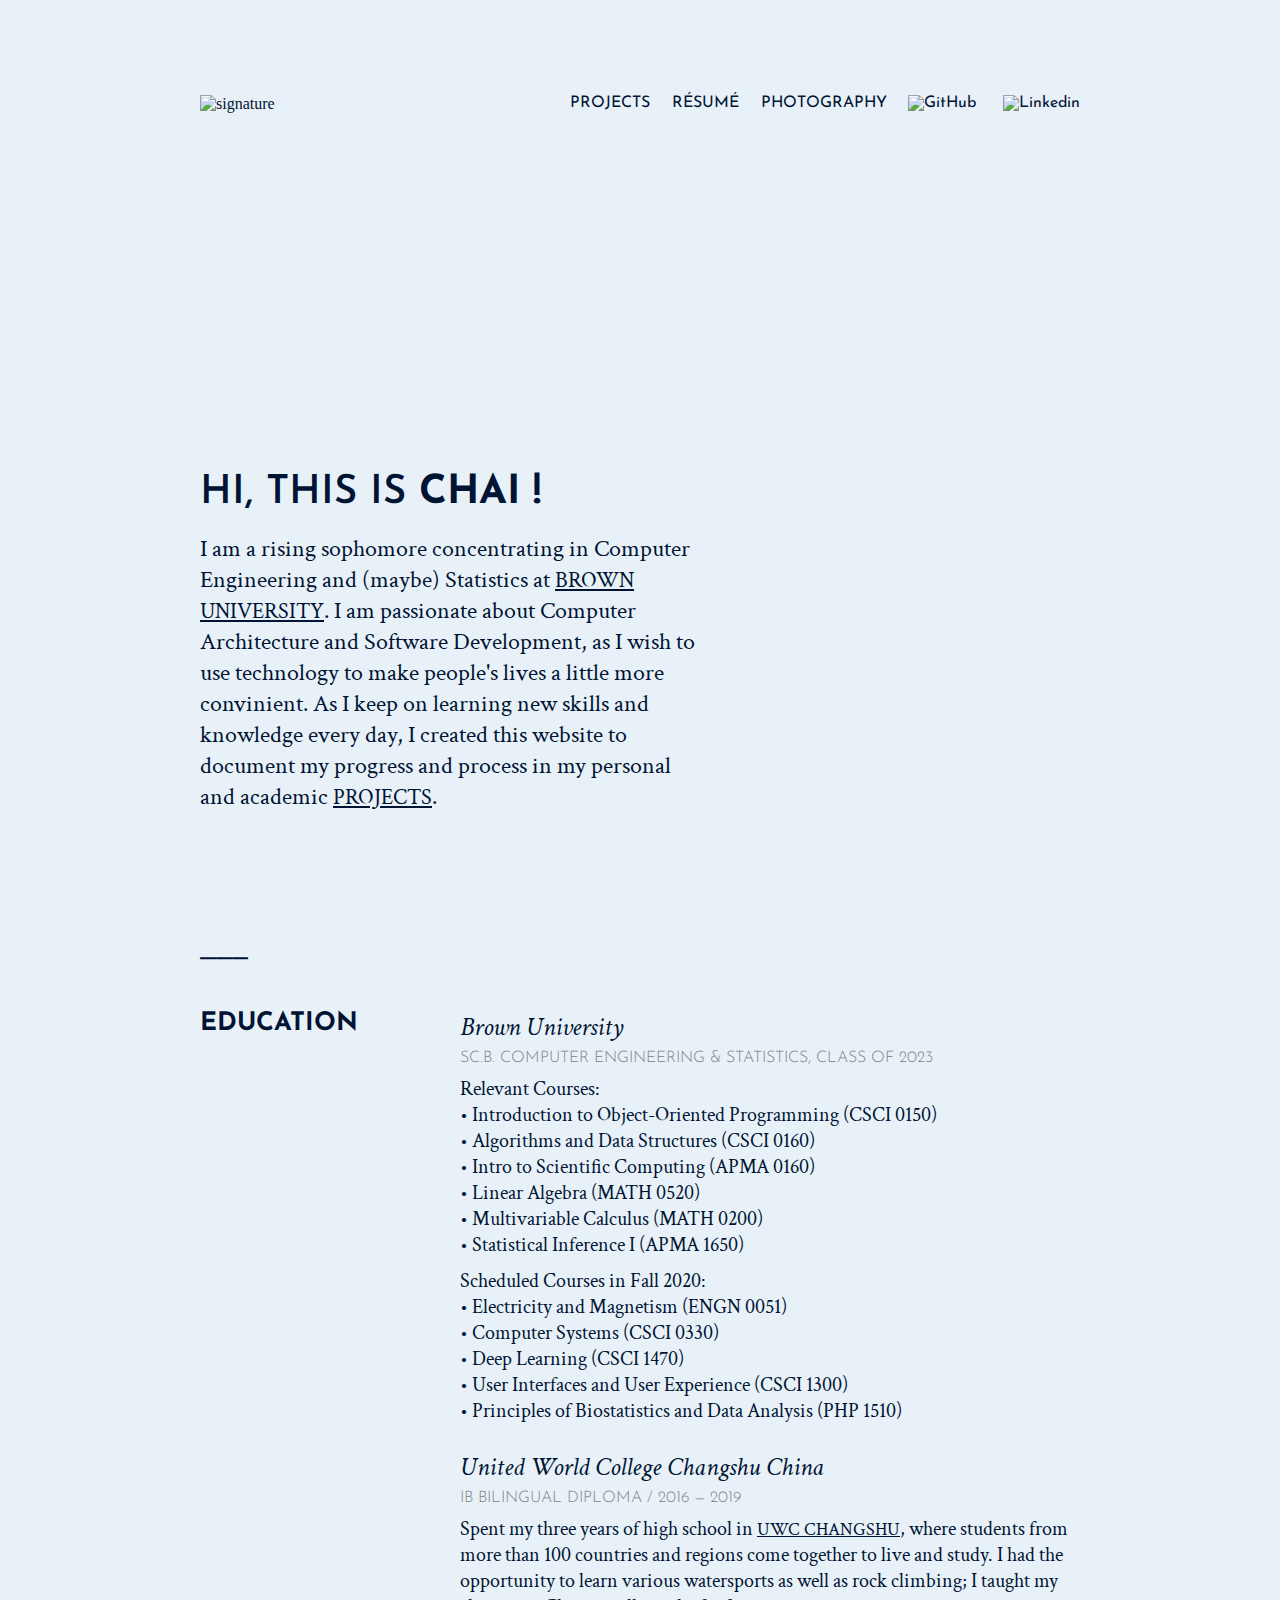
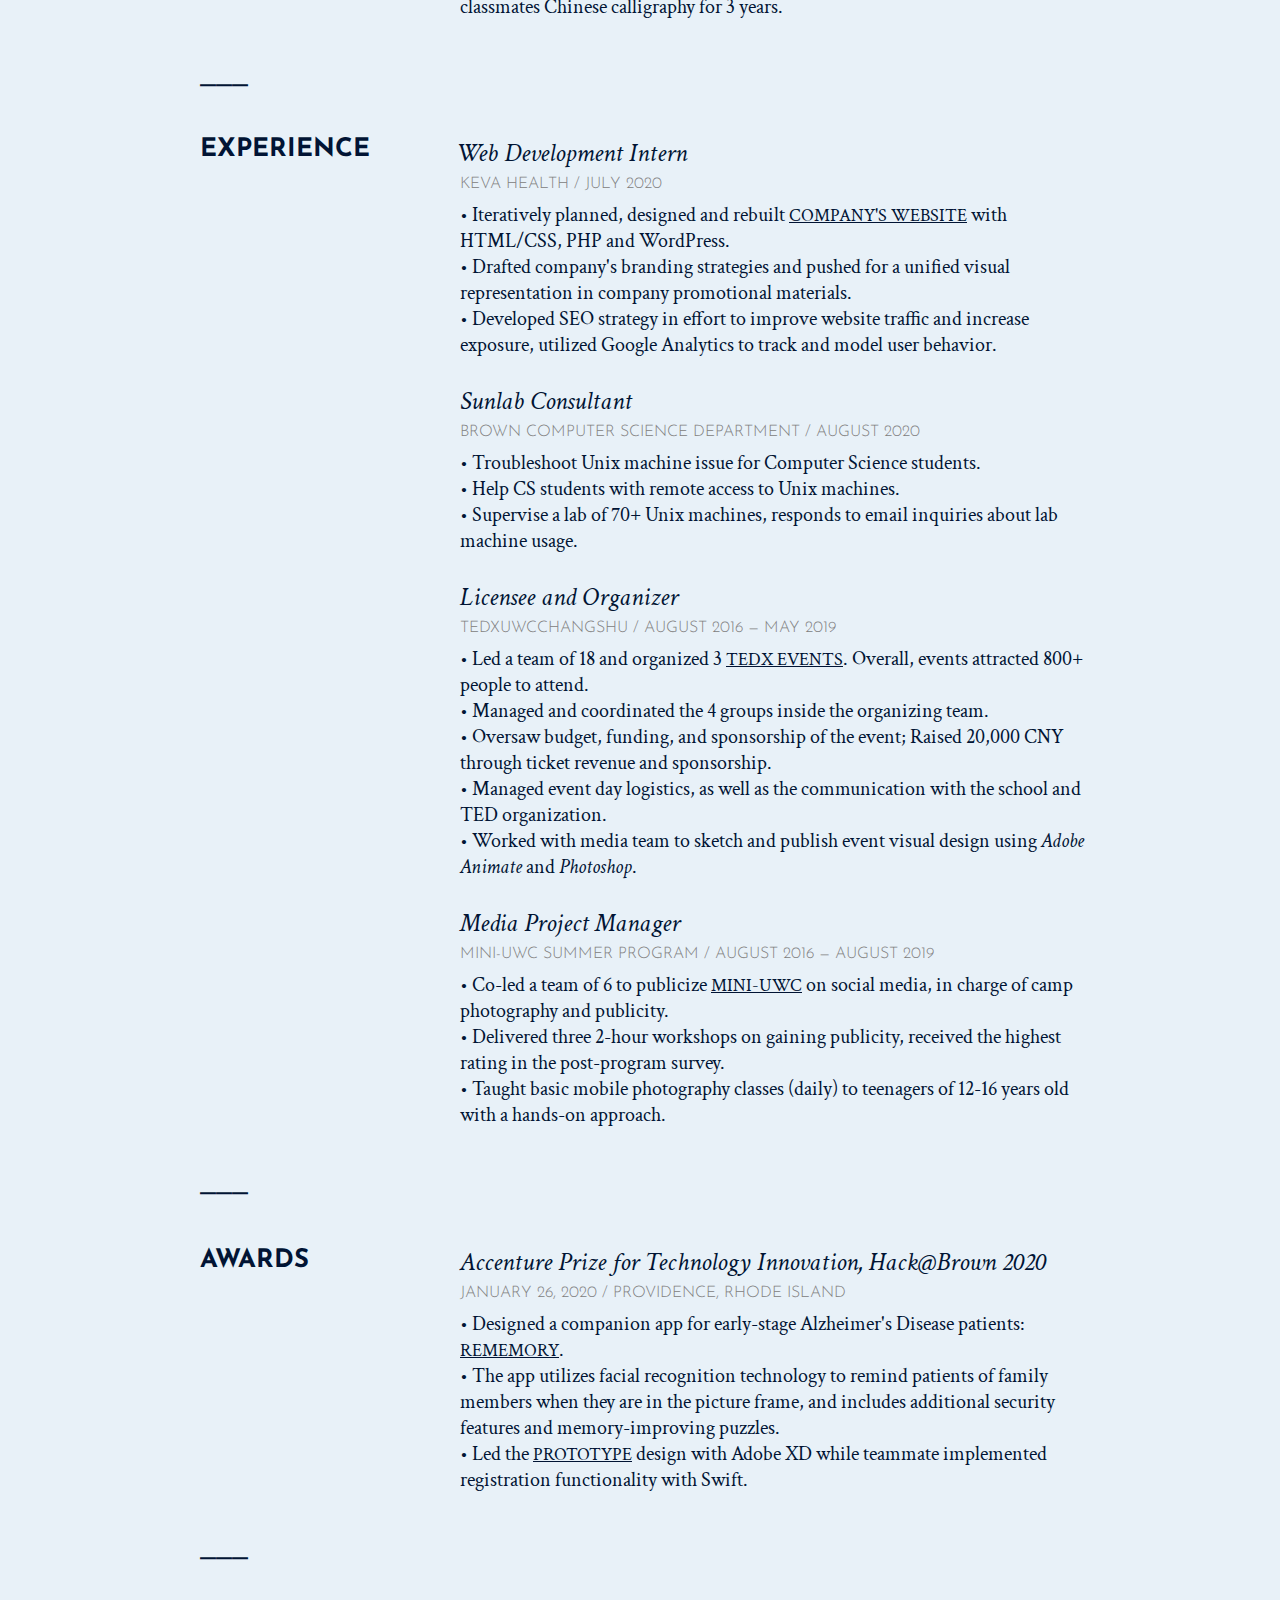
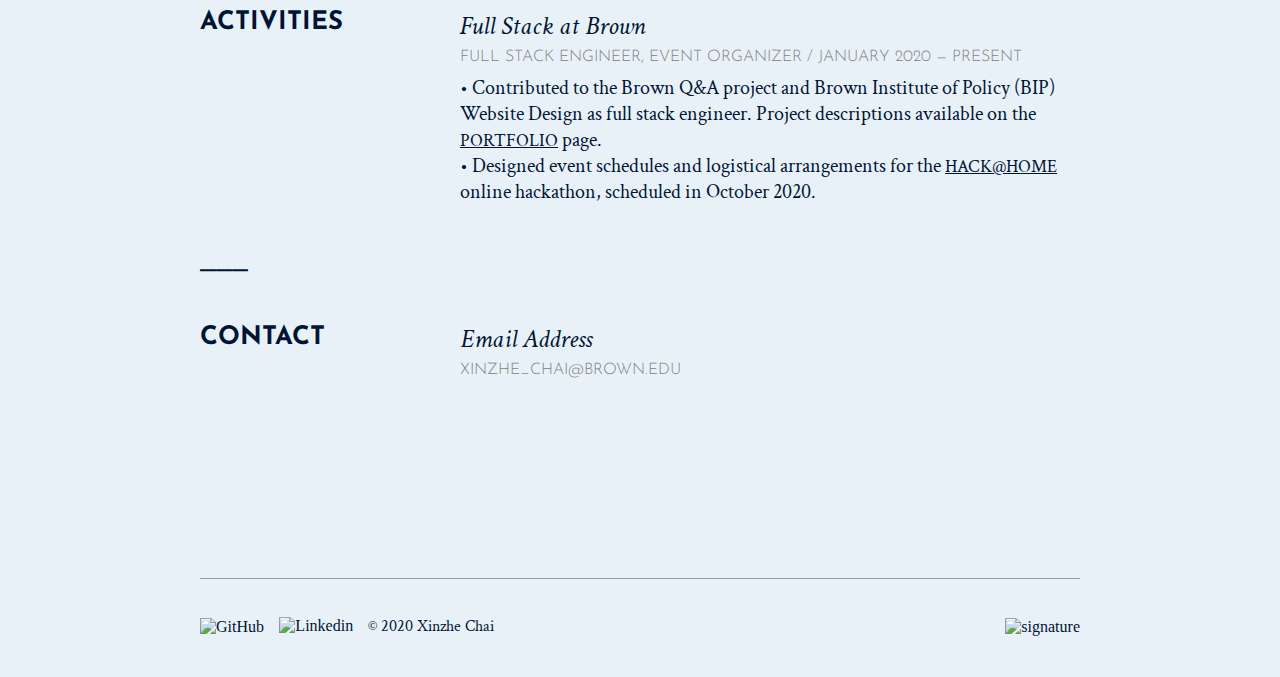
==== index.html @ bc95f663 "changed text" ====
<!DOCTYPE html>
<html>

<head>
	<link
		href="https://fonts.googleapis.com/css2?family=Crimson+Pro:ital,wght@0,400;0,500;0,600;0,700;0,800;1,400;1,500;1,600;1,700&family=Inter:wght@300;400;500;531;600;700;800;900&family=Josefin+Sans:ital,wght@0,400;0,500;0,600;0,700;1,400;1,500;1,600;1,700&display=swap"
		rel="stylesheet">
	<link
		href="https://fonts.googleapis.com/css2?family=Crimson+Text:ital,wght@0,400;0,600;0,700;1,400;1,600;1,700&display=swap"
		rel="stylesheet">
	<meta name="viewport" content="width=1920">
	<meta name="description"
		content="I am a rising sophomore concentrating in Computer Engineering and (maybe) Statistics at Brown University. I am passionate 
		about Computer Architecture and Software Development, as I wish to use technology to make people's lives a little more convinient. 
		As I keep on learning new skills and knowledge every day, I created this website to document my progress and process in my personal 
		and academic projects.">
	<link rel="apple-touch-icon" sizes="180x180" href="images/favicon/apple-touch-icon.png">
	<link rel="icon" type="image/png" sizes="32x32" href="images/favicon/favicon-32x32.png">
	<link rel="icon" type="image/png" sizes="16x16" href="images/favicon/favicon-16x16.png">
	<!-- Global site tag (gtag.js) - Google Analytics -->
	<script async src="https://www.googletagmanager.com/gtag/js?id=UA-170201729-1"></script>
	<script>
		window.dataLayer = window.dataLayer || [];
		function gtag() { dataLayer.push(arguments); }
		gtag('js', new Date());

		gtag('config', 'UA-170201729-1');
	</script>
	<title>Xinzhe Chai | Engineering and Statistics Student at Brown University</title>
	<link rel="stylesheet" href="css/style.css">
</head>

<body>
	<div class="flexbox-container header">
		<a href="https://xchai.me/" class="headtitle"> <img id="signature" src="/images/icons/signature.png"
				alt="signature">
		</a>
		<div class="nav-bar">
			<a href="/projects/overview.html" class="navbar-text">PROJECTS</a>
			<a href="/documents/xinzhe_chai_resume.pdf" class="navbar-text">RÉSUMÉ</a>
			<a href="https://photography.xchai.me/" class="navbar-text">PHOTOGRAPHY</a>
			<div>
				<a href="https://github.com/chaixinzhe2000" class="navbar-text"> <img src="/images/icons/github.svg"
						alt="GitHub" id="github-icon"> </a>
				<a href="https://www.linkedin.com/in/chaixinzhe/" class="navbar-text"> <img
						src="/images/icons/linkedin.svg" alt="Linkedin" id="linkedin-icon"> </a>
			</div>
		</div>
	</div>
	<div id="greetings-wrapper">
		<div id="greetings-heading">
			HI, THIS IS <strong>CHAI !</strong>
		</div>
		<div id="greetings-text">
			I am a rising sophomore concentrating in Computer Engineering and (maybe) Statistics at <a href="https://www.brown.edu/"
				class="link">Brown University</a>. I am passionate about Computer Architecture and Software Development, as I wish to use technology 
				to make people's lives a little more convinient. As I keep on learning new skills and knowledge every day, I created this website 
				to document my progress and process in my personal and academic <a href="/projects/overview.html" class="link">projects</a>.
		</div>
	</div>
	<!-- Education Section -->
	<div class="section-wrapper">
		<p class="division-line">&#8212;&#8212;&#8212;</p>
		<div class="content-wrapper-flex">
			<div>
				<p class="h1">EDUCATION</p>
			</div>
			<div class="all-items">
				<!-- Brown University -->
				<div class="items">
					<p class="subject-title">Brown University</p>
					<p class="fineprint">Sc.B. Computer Engineering & Statistics, Class of 2023</p>
					<p class="supplement-text">
						Relevant Courses: </br>
						• Introduction to Object-Oriented Programming (CSCI 0150) </br>
						• Algorithms and Data Structures (CSCI 0160)</br>
						• Intro to Scientific Computing (APMA 0160)</br>
						• Linear Algebra (MATH 0520)</br>
						• Multivariable Calculus (MATH 0200)</br>
						• Statistical Inference I (APMA 1650)</br>
					</p>
					<p class="supplement-text" style="margin-top: -10px">
						Scheduled Courses in Fall 2020:</br>
						• Electricity and Magnetism (ENGN 0051)</br>
						• Computer Systems (CSCI 0330)</br>
						• Deep Learning (CSCI 1470)</br>
						• User Interfaces and User Experience (CSCI 1300)</br>
						• Principles of Biostatistics and Data Analysis (PHP 1510)</br>
					</p>
				</div>
				<!-- UWC -->
				<div class="items">
					<p class="subject-title">United World College Changshu China</p>
					<p class="fineprint">IB Bilingual Diploma / 2016 — 2019</p>
					<p class="supplement-text">
						Spent my three years of high school in <a class="link" href="https://www.uwc.org/">UWC
							Changshu</a>, where students from more than 100 countries
						and regions come together to live and study. I had the opportunity to learn various
						watersports as well as rock climbing; I taught my classmates Chinese calligraphy for 3 years.
					</p>
				</div>
			</div>
		</div>
	</div>

	<!-- Experience -->
	<div class="section-wrapper">
		<p class="division-line">&#8212;&#8212;&#8212;</p>
		<div class="content-wrapper-flex">
			<div>
				<p class="h1">EXPERIENCE</p>
			</div>
			<div class="all-items">
				<!-- Keva Health -->
				<div class="items">
					<p class="subject-title" style="margin-left: -4px;">Web Development Intern</p>
					<p class="fineprint">Keva Health / July 2020</p>
					<p class="supplement-text">
						• Iteratively planned, designed and rebuilt <a href="https://www.kevahealth.com/"
							class="link">company's website</a> with HTML/CSS, PHP and WordPress.</br>
						• Drafted company's branding strategies and pushed for a unified
							visual representation in company promotional materials.</br>
						• Developed SEO strategy in effort to improve website traffic and increase exposure,
							utilized Google Analytics to track and model user behavior.</br>
					</p>
				</div>
				<!-- Sunlab Consultant -->
				<div class="items">
					<p class="subject-title">Sunlab Consultant</p>
					<p class="fineprint">Brown Computer Science Department / August 2020</p>
					<p class="supplement-text">
						• Troubleshoot Unix machine issue for Computer Science students.</br>
						• Help CS students with remote access to Unix machines.</br>
						• Supervise a lab of 70+ Unix machines, responds to email inquiries about lab machine usage.</br>
					</p>
				</div>
				<!-- TEDx -->
				<div class="items">
					<p class="subject-title">Licensee and Organizer</p>
					<p class="fineprint">TEDxUWCChangshu / August 2016 — May 2019</p>
					<p class="supplement-text">
						• Led a team of 18 and organized 3 <a href="https://www.ted.com/tedx/events/24197"
							class="link">TEDx events</a>. Overall, events attracted 800+ people to attend.</br>
						• Managed and coordinated the 4 groups inside the organizing team. </br>
						• Oversaw budget, funding, and sponsorship of the event; Raised 20,000 CNY through
						ticket revenue and sponsorship.</br>
						• Managed event day logistics, as well as the communication with the school and TED
						organization.</br>
						• Worked with media team to sketch and publish event visual design using <i>Adobe Animate</i> and <i>Photoshop</i>.</br>
					</p>
				</div>
				<!-- Mini-UWC -->
				<div class="items">
					<p class="subject-title">Media Project Manager</p>
					<p class="fineprint">Mini-UWC Summer Program / August 2016 — August 2019</p>
					<p class="supplement-text">
						• Co-led a team of 6 to publicize <a
							href="https://www.uwc.org/news/?pid=452&nid=65&storyid=4795" class="link">Mini-UWC</a> on
						social media, in charge of camp photography and
						publicity.</br>
						• Delivered three 2-hour workshops on gaining publicity, received the highest rating
						in the post-program survey.</br>
						• Taught basic mobile photography classes (daily) to teenagers of 12-16 years old with a
						hands-on approach.</br>
					</p>
				</div>
			</div>
		</div>
	</div>

	<!-- Awards -->
	<div class="section-wrapper">
		<p class="division-line">&#8212;&#8212;&#8212;</p>
		<div class="content-wrapper-flex">
			<div>
				<p class="h1" style="line-height: 30px;">AWARDS</p>
			</div>
			<div class="all-items">
				<!-- Award -->
				<div class="items">
					<p class="subject-title">Accenture Prize for Te<span style="letter-spacing: 1px;">c</span>hnology
						Innovation, Hack@Brown 2020</p>
					<p class="fineprint">January 26, 2020 / Providence, Rhode Island </p>
					<p class="supplement-text">
					• Designed a companion app for early-stage Alzheimer's Disease patients: <a href="https://devpost.com/software/clickme" class="link">Rememory</a>.</br>
					• The app utilizes facial recognition technology to remind patients of family members when they are in the picture frame,
					and includes additional security features and memory-improving puzzles.</br>
					• Led the <a href="https://xd.adobe.com/view/54e8a5d2-0f3c-4110-4bfa-c87615d57be8-22d9/grid" class="link">prototype</a> design with Adobe XD 
					while teammate implemented registration functionality with Swift.</br>
					</p>
				</div>
			</div>
		</div>
	</div>

	<!-- Activities -->
	<div class="section-wrapper">
		<p class="division-line">&#8212;&#8212;&#8212;</p>
		<div class="content-wrapper-flex">
			<div>
				<p class="h1">ACTIVITIES</p>
			</div>
			<div class="all-items">
				<!-- FSAB -->
				<div class="items">
					<p class="subject-title">Full Stack at Brown</p>
					<p class="fineprint">Full Stack Engineer, Event Organizer / January 2020 — Present</p>
					<p class="supplement-text">
						• Contributed to the Brown Q&A project and Brown Institute of Policy (BIP) Website Design as full stack engineer. Project descriptions
						available on the <a href="/projects/overview.html" class="link">Portfolio</a> page.</br>
						• Designed event schedules and logistical arrangements for the <a href="https://hackathome.org" class="link">Hack@Home</a> online hackathon,
						scheduled in October 2020.</br>
					</p>
				</div>
			</div>
		</div>
	</div>

	<!-- Contact Me -->
	<div class="section-wrapper">
		<p class="division-line">&#8212;&#8212;&#8212;</p>
		<div class="content-wrapper-flex">
			<div>
				<p class="h1" style="line-height: 30px;">CONTACT</p>
			</div>
			<div class="all-items">
				<!-- Email -->
				<div class="items">
					<p class="subject-title" style="font-weight: 500;">Email Address</p>
					<p class="fineprint">xinzhe_chai@brown.edu</p>
				</div>
			</div>
		</div>
		<div class="white-space-footer"></div>
	</div>

	<hr class="f">
	</hr>

	<div class="footer-flex">
		<div class="footer-nav">
			<a href="https://github.com/chaixinzhe2000" class="footer-logo"> <img src="./images/icons/github.svg"
					alt="GitHub" id="github-icon-footer"> </a>
			<a href="https://www.linkedin.com/in/chaixinzhe/" class="footer-logo" style="margin-top: 5px;"> <img
					src="./images/icons/linkedin.svg" alt="Linkedin" id="linkedin-icon-footer"> </a>
			<a class="footer-logo" id="footer-text">© 2020 Xinzhe Chai</a>
		</div>
		<a href="https://xchai.me/" class="headtitle"> <img id="signature-footer" src="./images/icons/signature.png"
				alt="signature"> </a>
	</div>

</body>

</html>
---- css/style.css ----
.page-gap, .projects-flex-container, .footer-flex, hr.f, .section-wrapper, #greetings-wrapper, .flexbox-container {
  margin-left: 15vw;
  margin-right: 15vw;
}

html,
body {
  background-color: #e8f1f8;
}

.flexbox-container {
  display: flex;
  justify-content: space-between;
  align-items: center;
  margin-top: 10vh;
}

.nav-bar {
  display: flex;
  justify-content: right;
  align-items: center;
  flex-wrap: wrap;
}

a {
  color: #011434;
  text-decoration: none;
}

.navbar-text {
  font-family: "Josefin Sans", sans-serif;
  margin-left: 1.7vw;
  margin-top: 3px;
  color: #011434;
  font-size: 1rem;
}

.navbar-text:hover {
  color: grey;
}

#github-icon {
  height: 1.6rem;
  margin-top: 4px;
}

#github-icon:hover {
  filter: invert(56%) sepia(0%) saturate(0%) hue-rotate(135deg) brightness(90%) contrast(80%);
}

#linkedin-icon {
  height: 1.5rem;
  margin-bottom: 1.5px;
  fill: #e8f1f8;
}

#linkedin-icon:hover {
  filter: invert(56%) sepia(0%) saturate(0%) hue-rotate(135deg) brightness(90%) contrast(80%);
}

#greetings-wrapper {
  margin-top: 40vh;
  width: 40%;
  color: #011434;
}

#greetings-heading, .headline {
  font-family: "Josefin Sans", sans-serif;
  font-weight: 600;
  font-size: 2.5rem;
  color: #011434;
}

#greetings-text {
  margin-top: 20px;
  margin-bottom: 15vh;
  font-family: "Crimson Text", serif;
  color: #011434;
  font-size: 1.5rem;
}

#signature {
  height: 50px;
  margin-top: 5px;
}

.link {
  text-decoration: underline;
  font-size: 90%;
  text-transform: uppercase;
  color: #011434;
}

@media (max-width: 880px) {
  #greetings-wrapper {
    margin-top: 15vh;
    width: 70vw;
  }
}
.section-wrapper {
  color: #011434;
}

.division-line {
  margin-top: 3vh;
  margin-bottom: 2vh;
  font-family: "Inter", sans-serif;
  font-size: 1rem;
  font-weight: 800;
}

.content-wrapper-flex {
  display: flex;
}

.h1 {
  font-family: "Josefin Sans", sans-serif;
  font-size: 1.6rem;
  font-weight: 800;
  width: 260px;
}

.subject-title, .project-title {
  font-family: "Crimson Text", serif;
  font-style: italic;
  font-size: 1.6rem;
  margin-bottom: -10px;
}

.fineprint, .project-description-fineprint {
  color: grey;
  text-transform: uppercase;
  font-family: "Josefin Sans", sans-serif;
  font-size: 1rem;
  font-weight: 300;
  margin-bottom: -10px;
}

.supplement-text {
  width: 50vw;
  font-size: 1.25rem;
  font-family: "Crimson Text", serif;
}

.items {
  margin-bottom: 3vh;
}

hr.f {
  margin-top: 3rem;
  margin-bottom: 0;
  border-width: 0;
  border-top: 1px solid #8a9ca8;
  text-align: left;
}

.footer-flex {
  display: flex;
  height: 10vh;
  align-items: center;
  justify-content: space-between;
}

.footer-nav {
  display: flex;
  align-items: center;
}

.footer-logo {
  margin-left: 0;
  margin-right: 1.2vw;
  margin-top: 3px;
  color: #011434;
}

#footer-text {
  margin-top: 5px;
  font-size: 1rem;
  font-family: "Crimson Text", serif;
}

#github-icon-footer {
  height: 1.3rem;
  margin-top: 3.5px;
}

#github-icon-footer:hover {
  filter: invert(56%) sepia(0%) saturate(0%) hue-rotate(135deg) brightness(90%) contrast(80%);
}

#linkedin-icon-footer {
  height: 1.3rem;
  fill: #e8f1f8;
}

#linkedin-icon-footer:hover {
  filter: invert(56%) sepia(0%) saturate(0%) hue-rotate(135deg) brightness(90%) contrast(80%);
}

#signature-footer {
  height: 30px;
  margin-top: 7px;
}

.headline {
  text-transform: uppercase;
  font-weight: 800;
}

.projects-flex-container {
  display: flex;
  justify-content: flex-start;
  align-items: center;
  width: 70vw;
  flex-wrap: wrap;
  margin-top: 8vh;
}

.project-container {
  width: 23vw;
  height: 650px;
  margin-right: 0.32vw;
}

.project-container:hover {
  background-color: #dde9f8;
}

.project-featured-image {
  display: block;
  margin-left: auto;
  margin-right: auto;
  margin-top: 1vw;
  width: 21vw;
}

.project-title {
  margin-top: 25px;
  margin-left: 1vw;
  font-weight: 550;
}

.project-info {
  margin-left: 1vw;
  margin-top: 15px;
  color: grey;
  text-transform: uppercase;
  font-family: "Josefin Sans", sans-serif;
  font-weight: 300;
  font-size: 0.9rem;
}

.project-description {
  display: block;
  margin-left: auto;
  margin-right: auto;
  margin-top: 0.75vw;
  width: 21vw;
  font-size: 1.25rem;
  font-family: "Crimson Text", serif;
}

.white-space-footer {
  height: 15vh;
}

.project-description-fineprint {
  margin-top: 5px;
  margin-bottom: 0;
}

.blog-container {
  margin-left: 15vw;
  margin-right: 15vw;
  margin-top: 9vh;
}

.blog-text-wrapper {
  margin-left: 4.5vw;
  margin-right: 4.5vw;
}

.blog-subtitle {
  font-family: "Josefin Sans", sans-serif;
  font-size: 1.6rem;
  font-weight: 800;
  text-transform: uppercase;
  margin-bottom: 1.5vh;
  margin-top: 5vh;
  color: #011434;
}

.paragraph {
  font-size: 1.25rem;
  font-family: "Crimson Text", serif;
  color: #011434;
  position: relative;
  z-index: 2;
  margin-bottom: 1vh;
}

.full-width-picture {
  width: 100%;
}

.screely {
  margin-top: -50px;
  margin-bottom: -70px;
  z-index: -1;
}

.non-screely {
  margin: 100px;
}

img {
  align-self: center;
}

.right-picture {
  float: right;
  width: 28vw;
  margin-top: 1vh;
  margin-left: 2vw;
  margin-bottom: 2vh;
}

.external-button {
  padding: 16px 20px;
  padding-top: 19px;
  text-align: center;
  display: inline-block;
  font-family: "Josefin Sans", sans-serif;
  font-size: 1rem;
  font-weight: 800;
  margin-left: 30px;
  transition-duration: 0.4s;
  cursor: pointer;
  border-radius: 4px;
}

.external-button {
  background-color: transparent;
  color: #011434;
  border: 2px solid #011434;
}

.external-button:hover {
  background-color: #011434;
  color: white;
}

/*# sourceMappingURL=style.css.map */
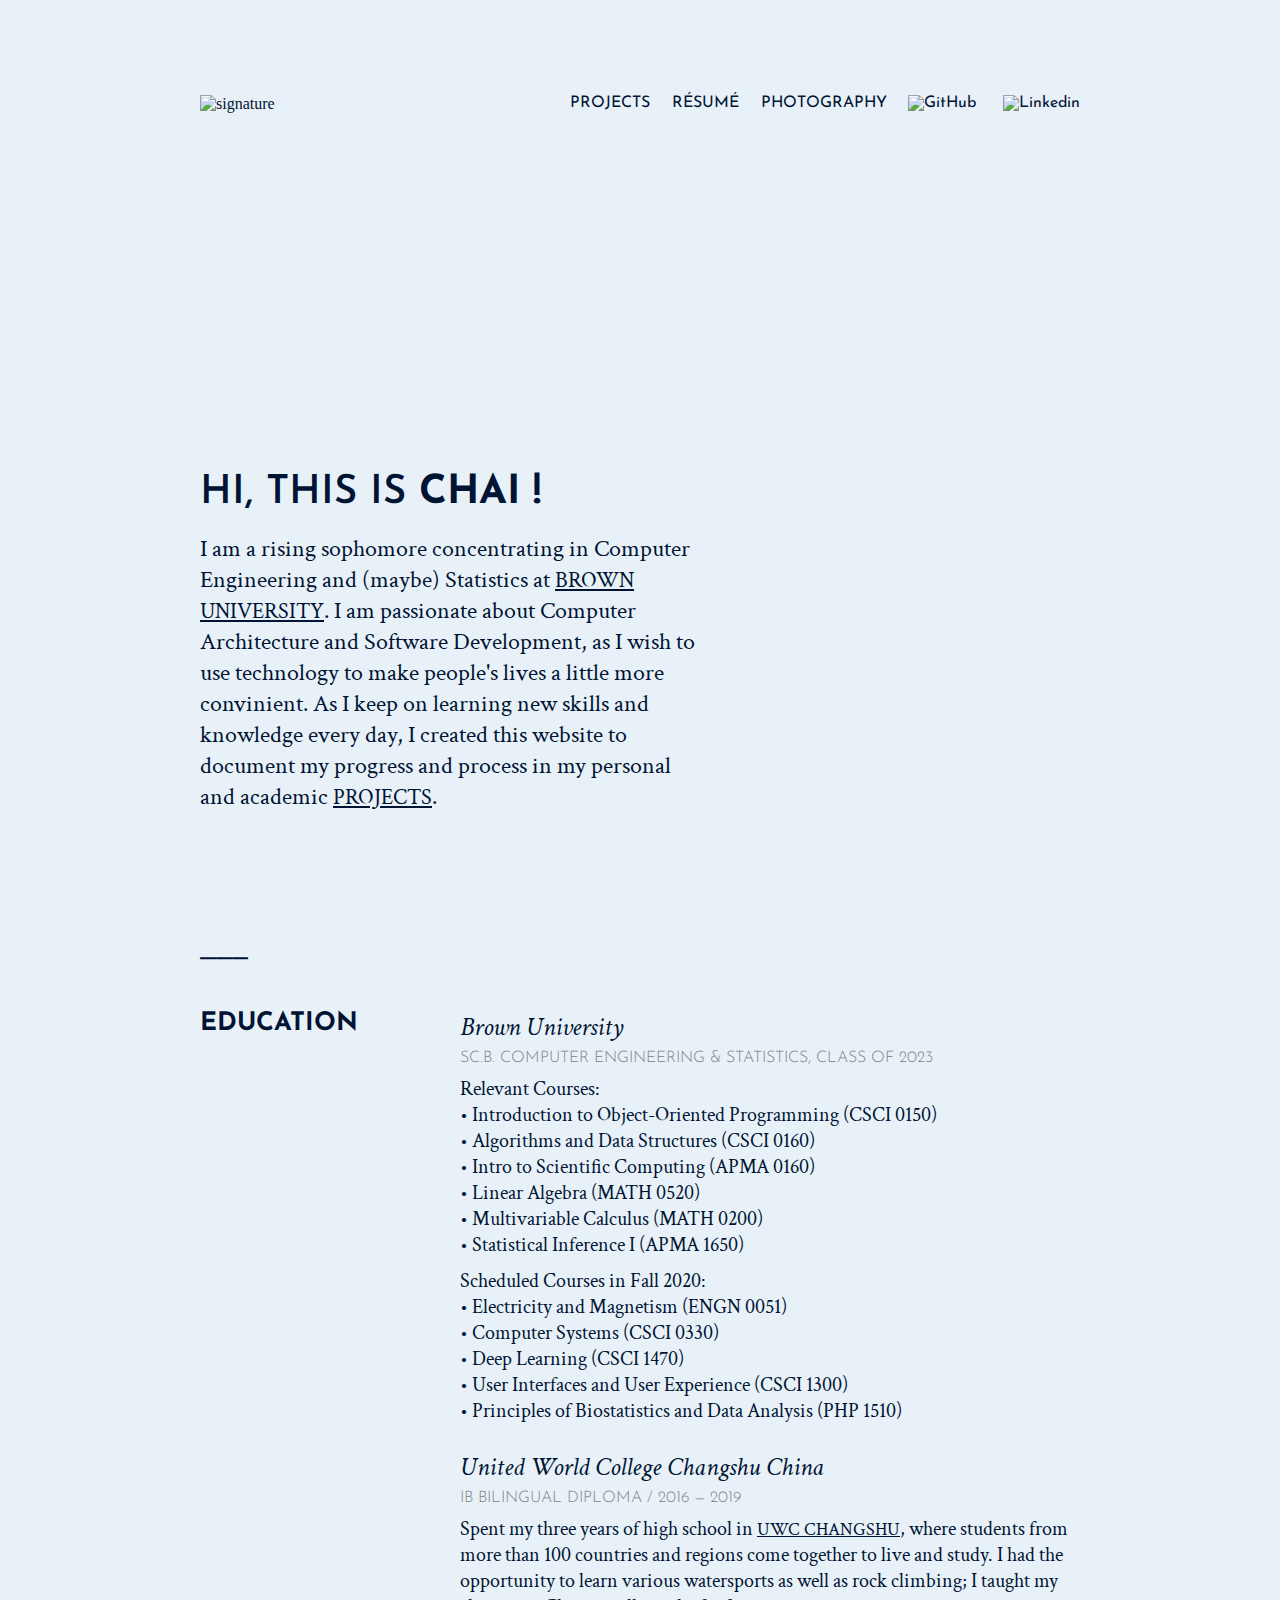
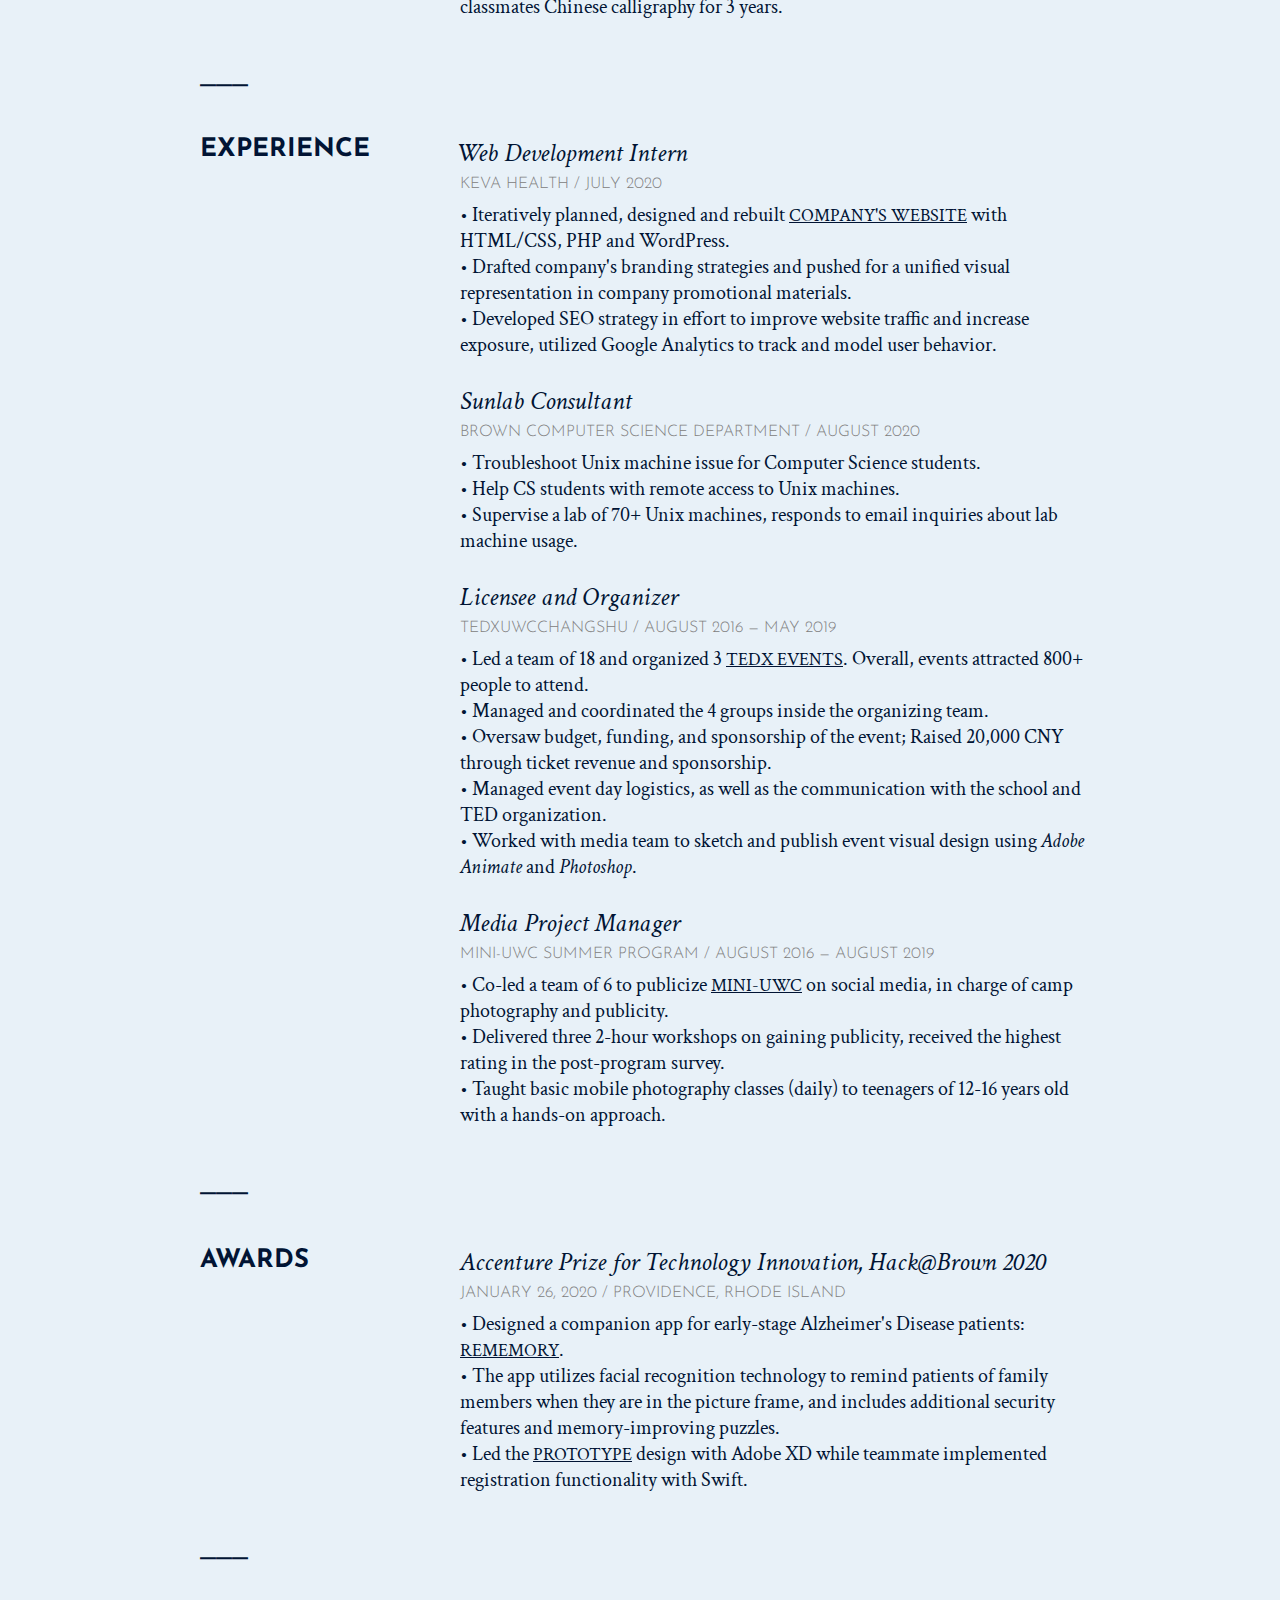
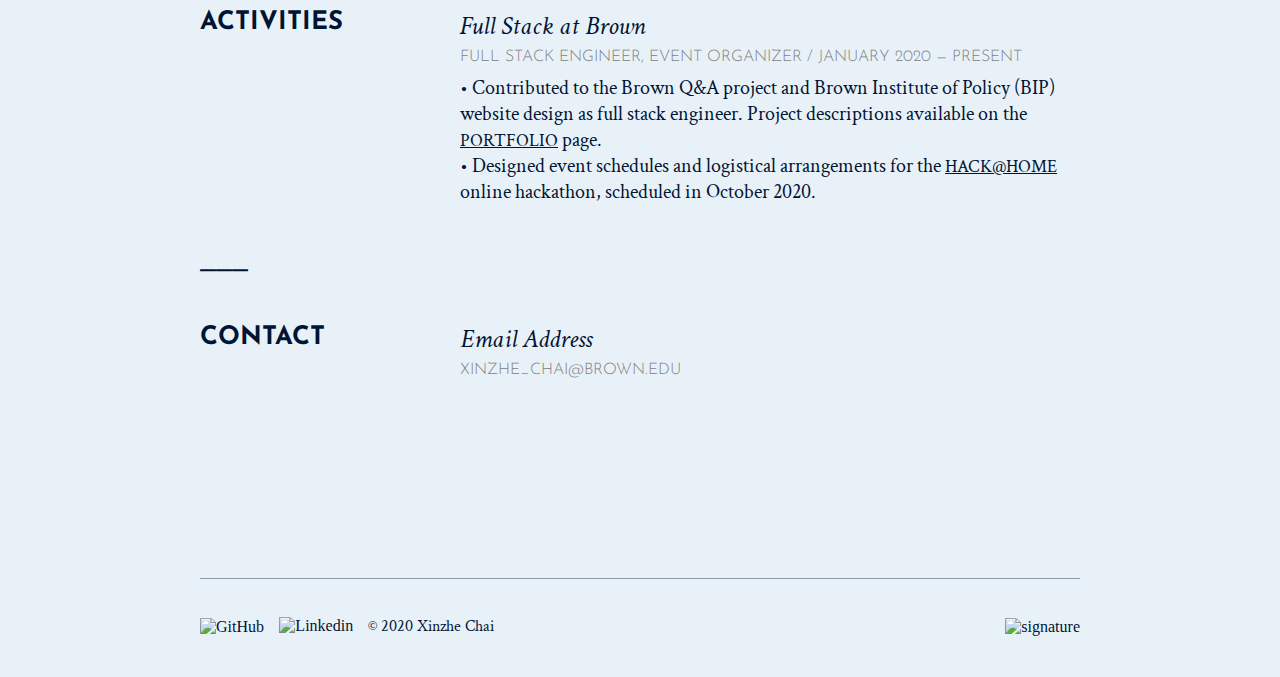
==== commit f13c8b9a: "minor changes" ====
--- a/index.html
+++ b/index.html
@@ -206,7 +206,7 @@
 					<p class="subject-title">Full Stack at Brown</p>
 					<p class="fineprint">Full Stack Engineer, Event Organizer / January 2020 — Present</p>
 					<p class="supplement-text">
-						• Contributed to the Brown Q&A project and Brown Institute of Policy (BIP) Website Design as full stack engineer. Project descriptions
+						• Contributed to the Brown Q&A project and Brown Institute of Policy (BIP) website design as full stack engineer. Project descriptions
 						available on the <a href="/projects/overview.html" class="link">Portfolio</a> page.</br>
 						• Designed event schedules and logistical arrangements for the <a href="https://hackathome.org" class="link">Hack@Home</a> online hackathon,
 						scheduled in October 2020.</br>
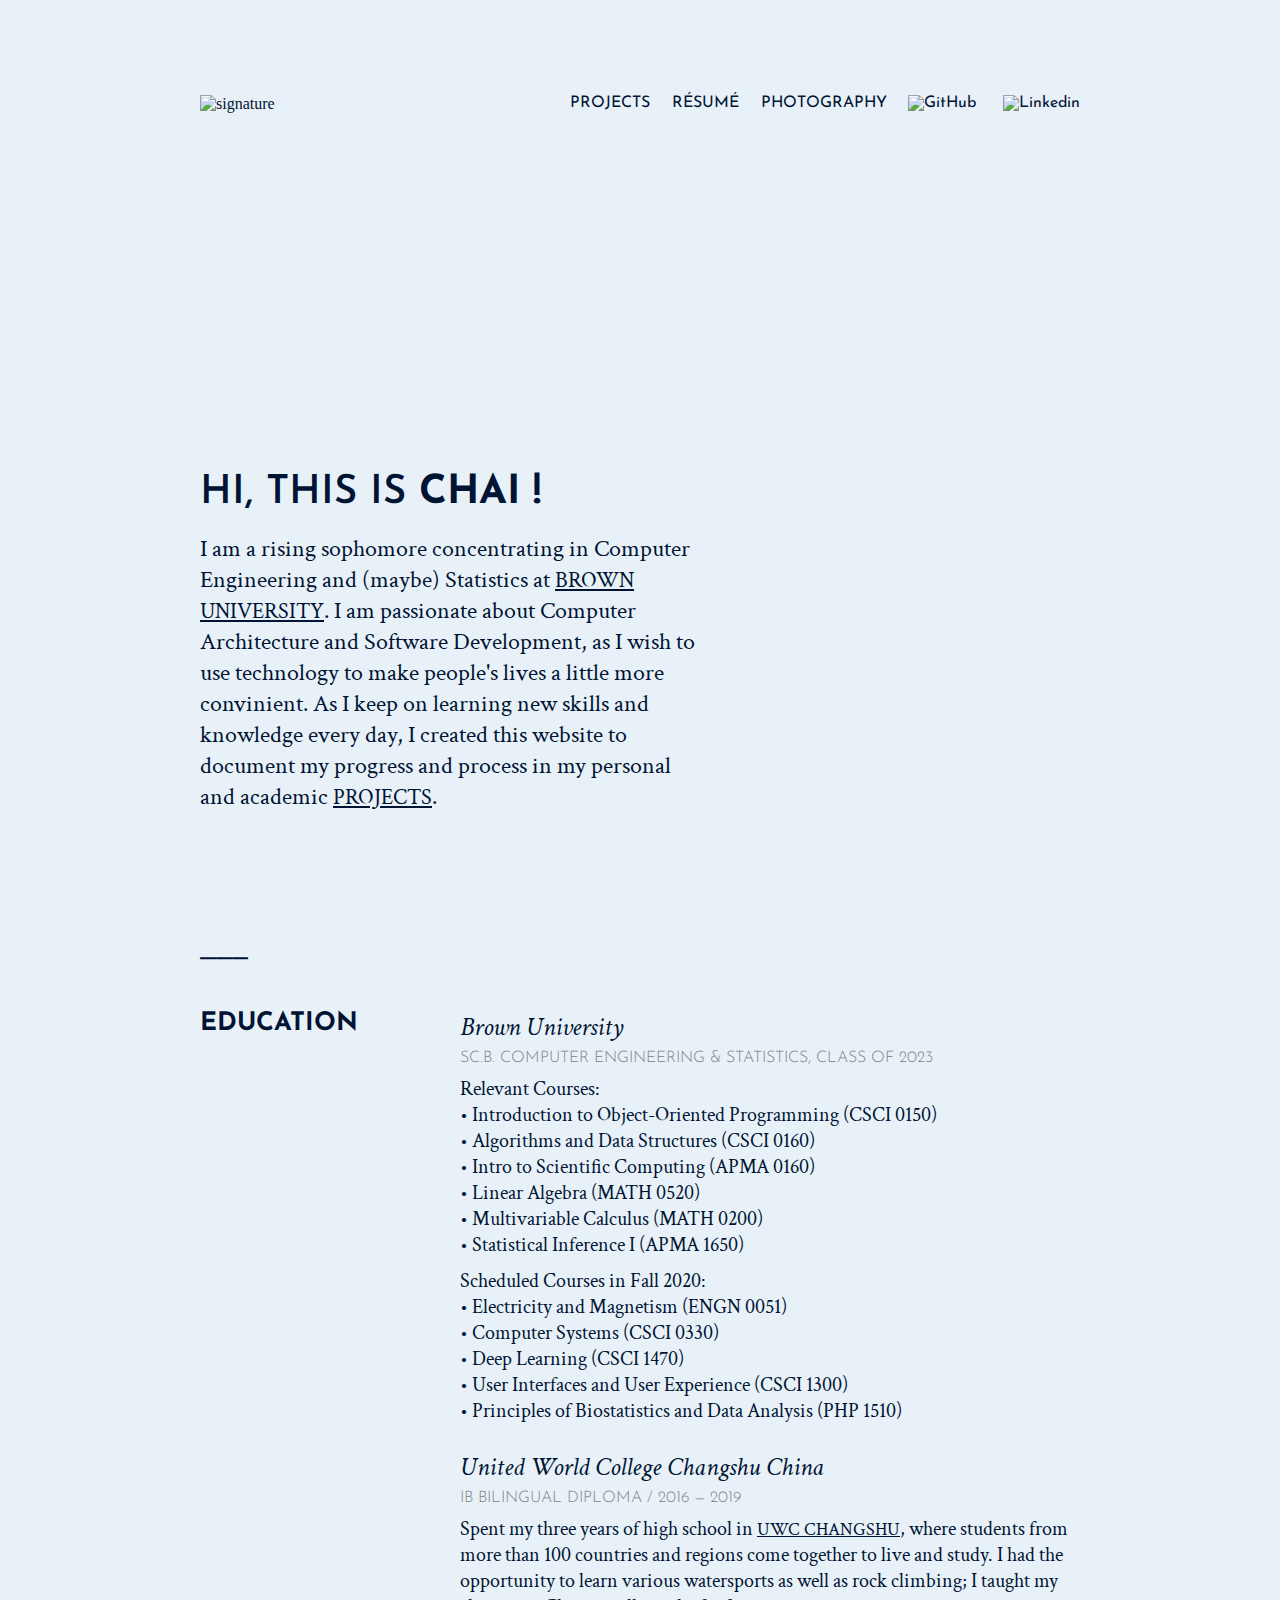
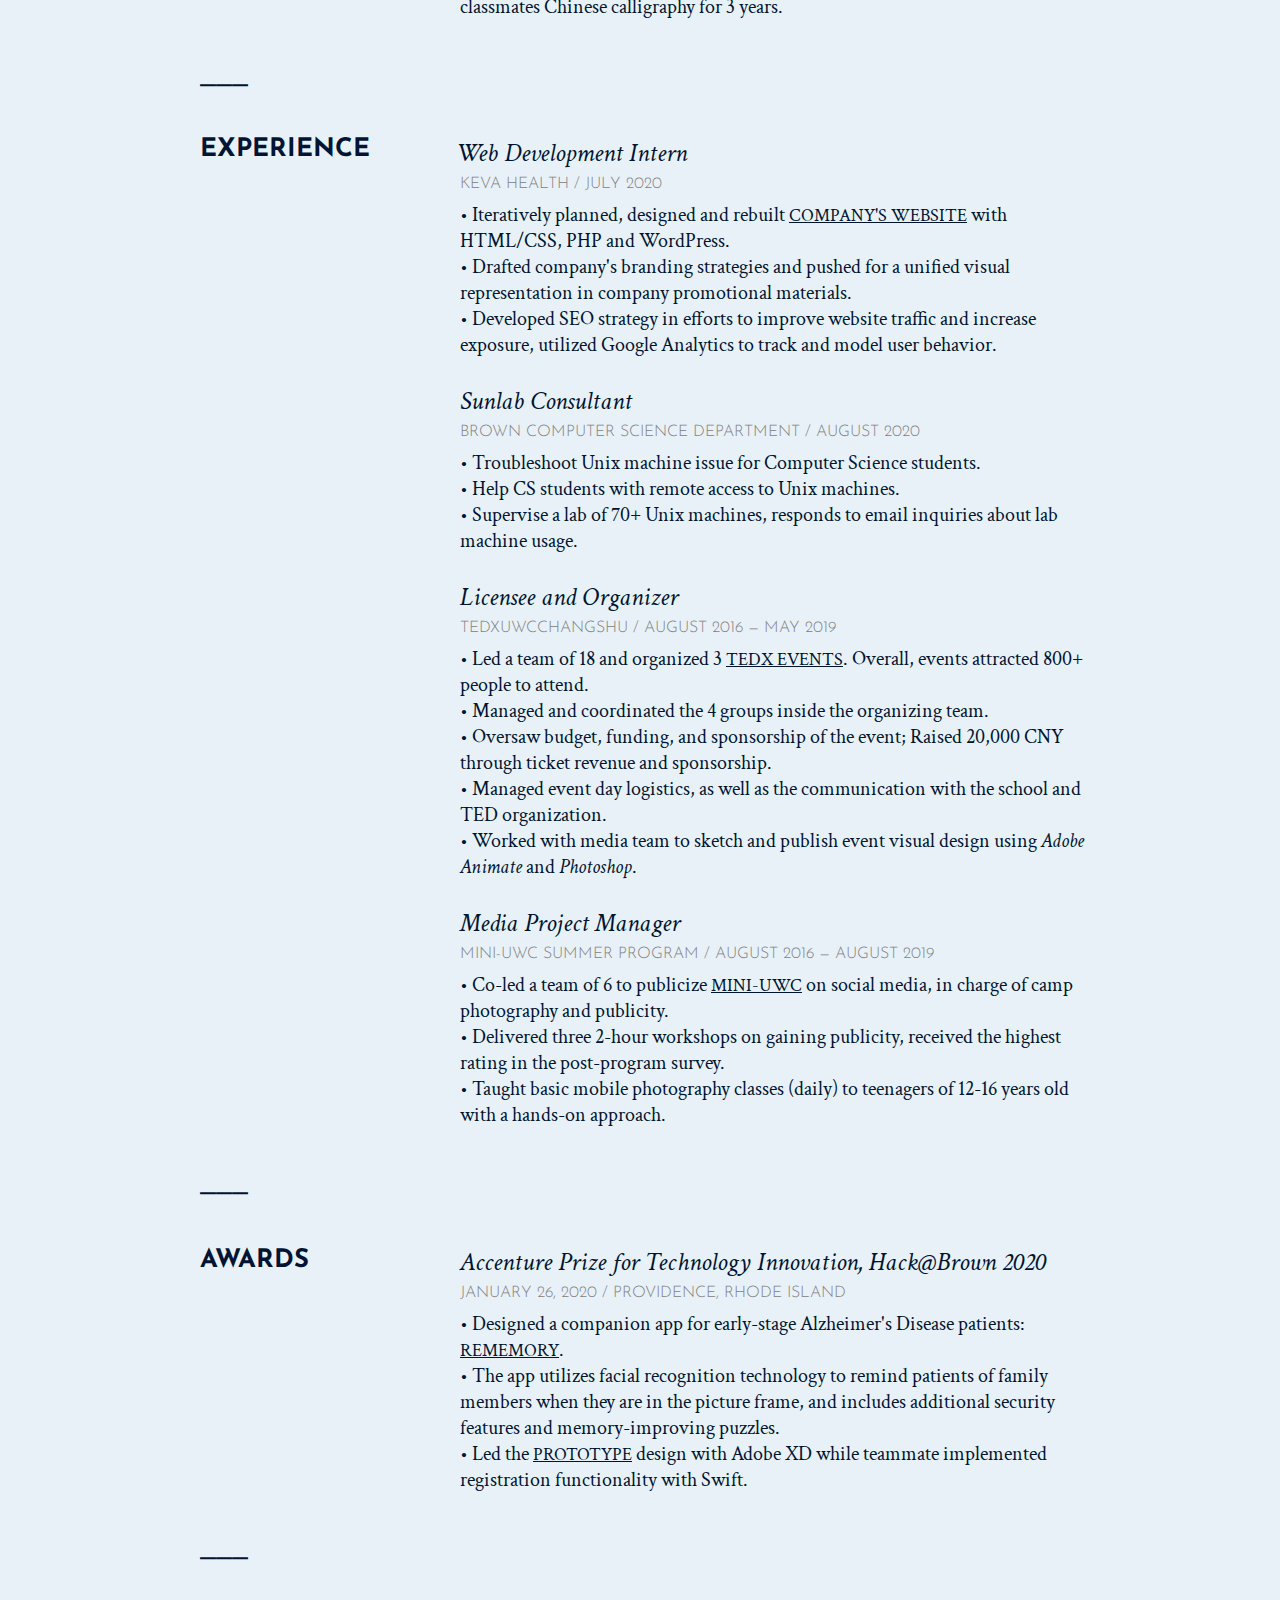
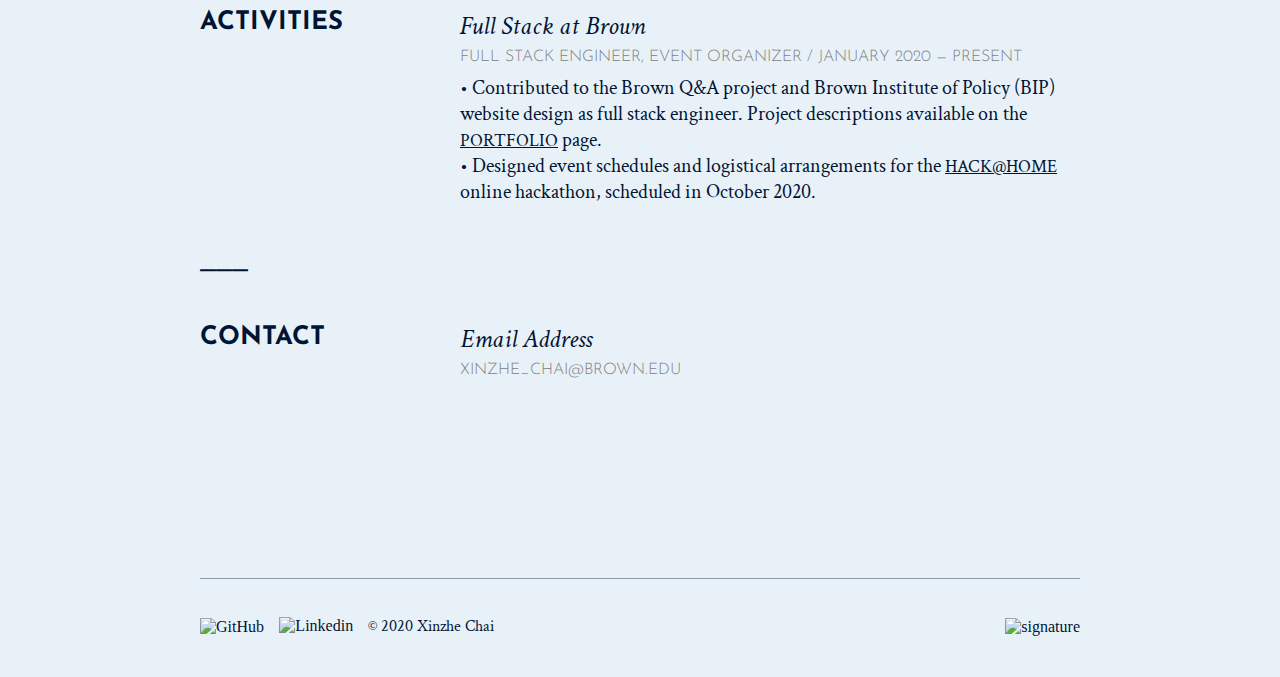
==== commit 8d6309b4: "minor changes" ====
--- a/index.html
+++ b/index.html
@@ -120,7 +120,7 @@
 							class="link">company's website</a> with HTML/CSS, PHP and WordPress.</br>
 						• Drafted company's branding strategies and pushed for a unified
 							visual representation in company promotional materials.</br>
-						• Developed SEO strategy in effort to improve website traffic and increase exposure,
+						• Developed SEO strategy in efforts to improve website traffic and increase exposure,
 							utilized Google Analytics to track and model user behavior.</br>
 					</p>
 				</div>
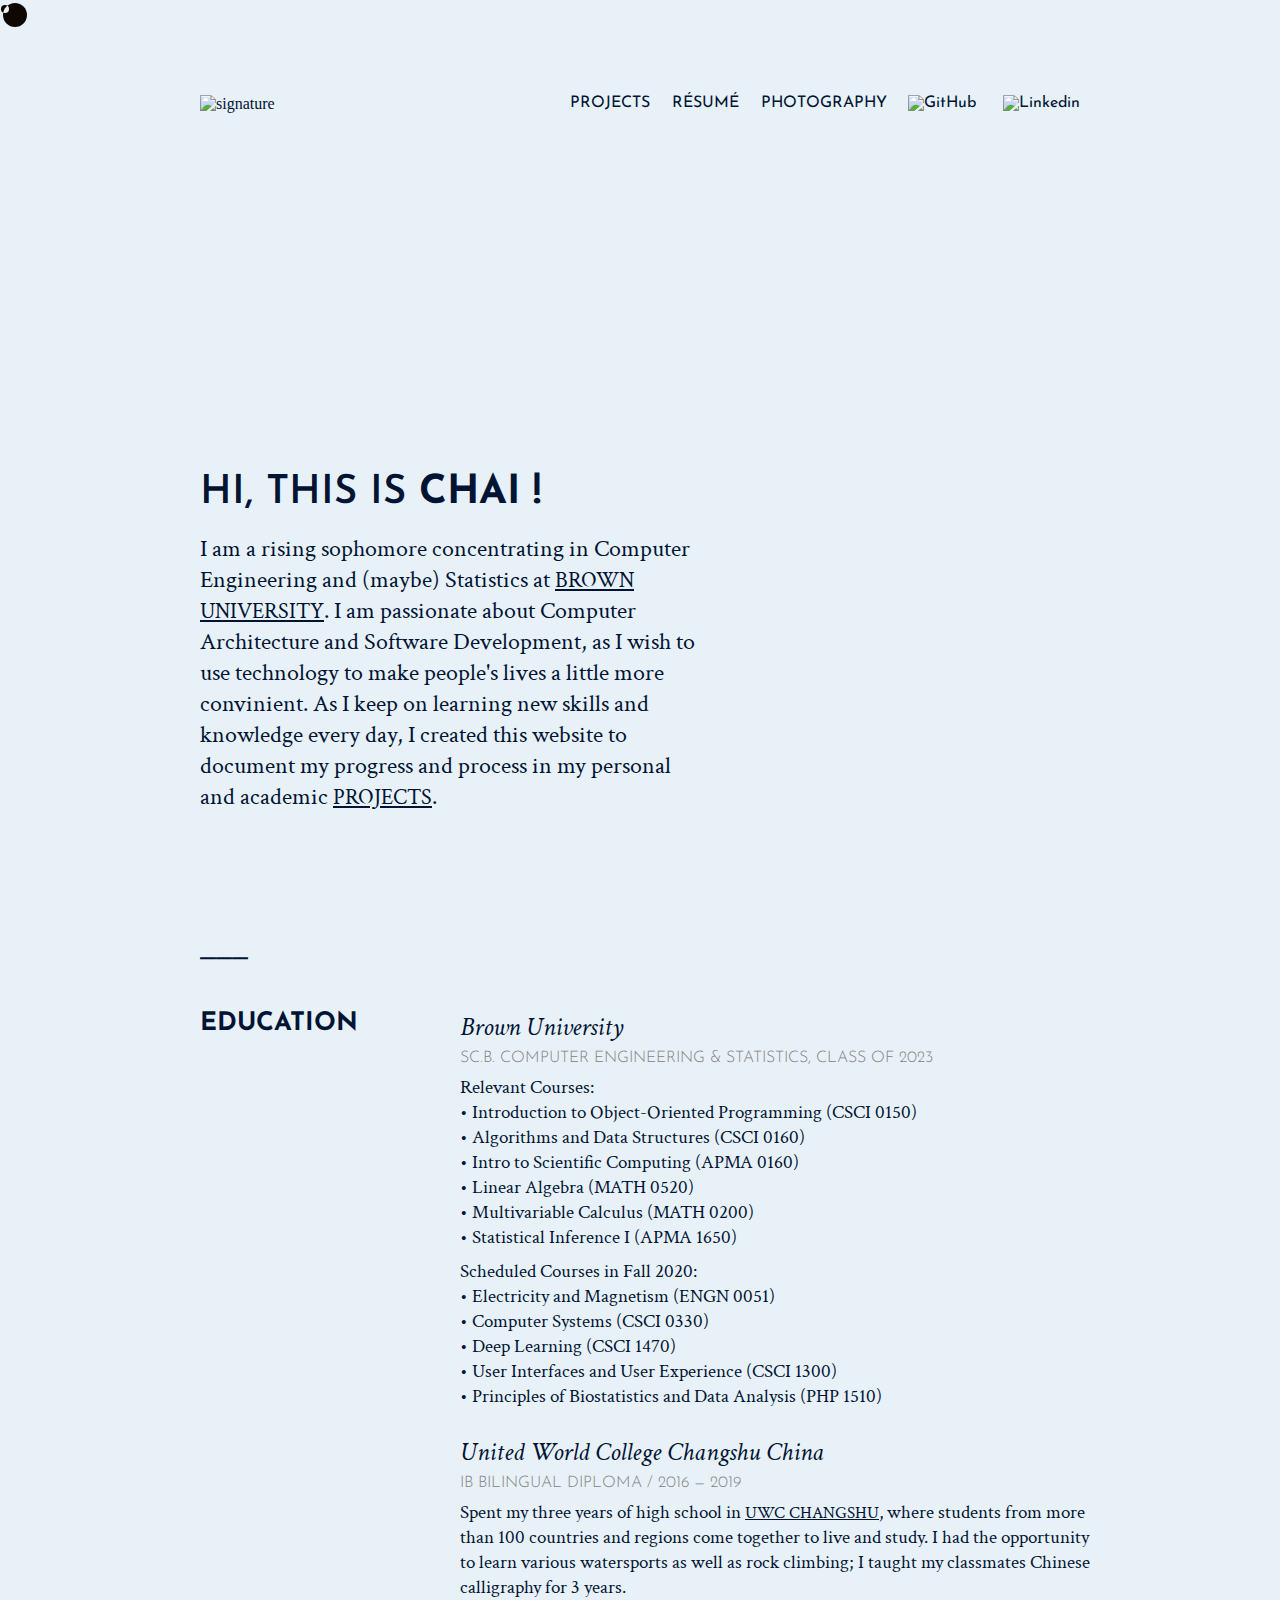
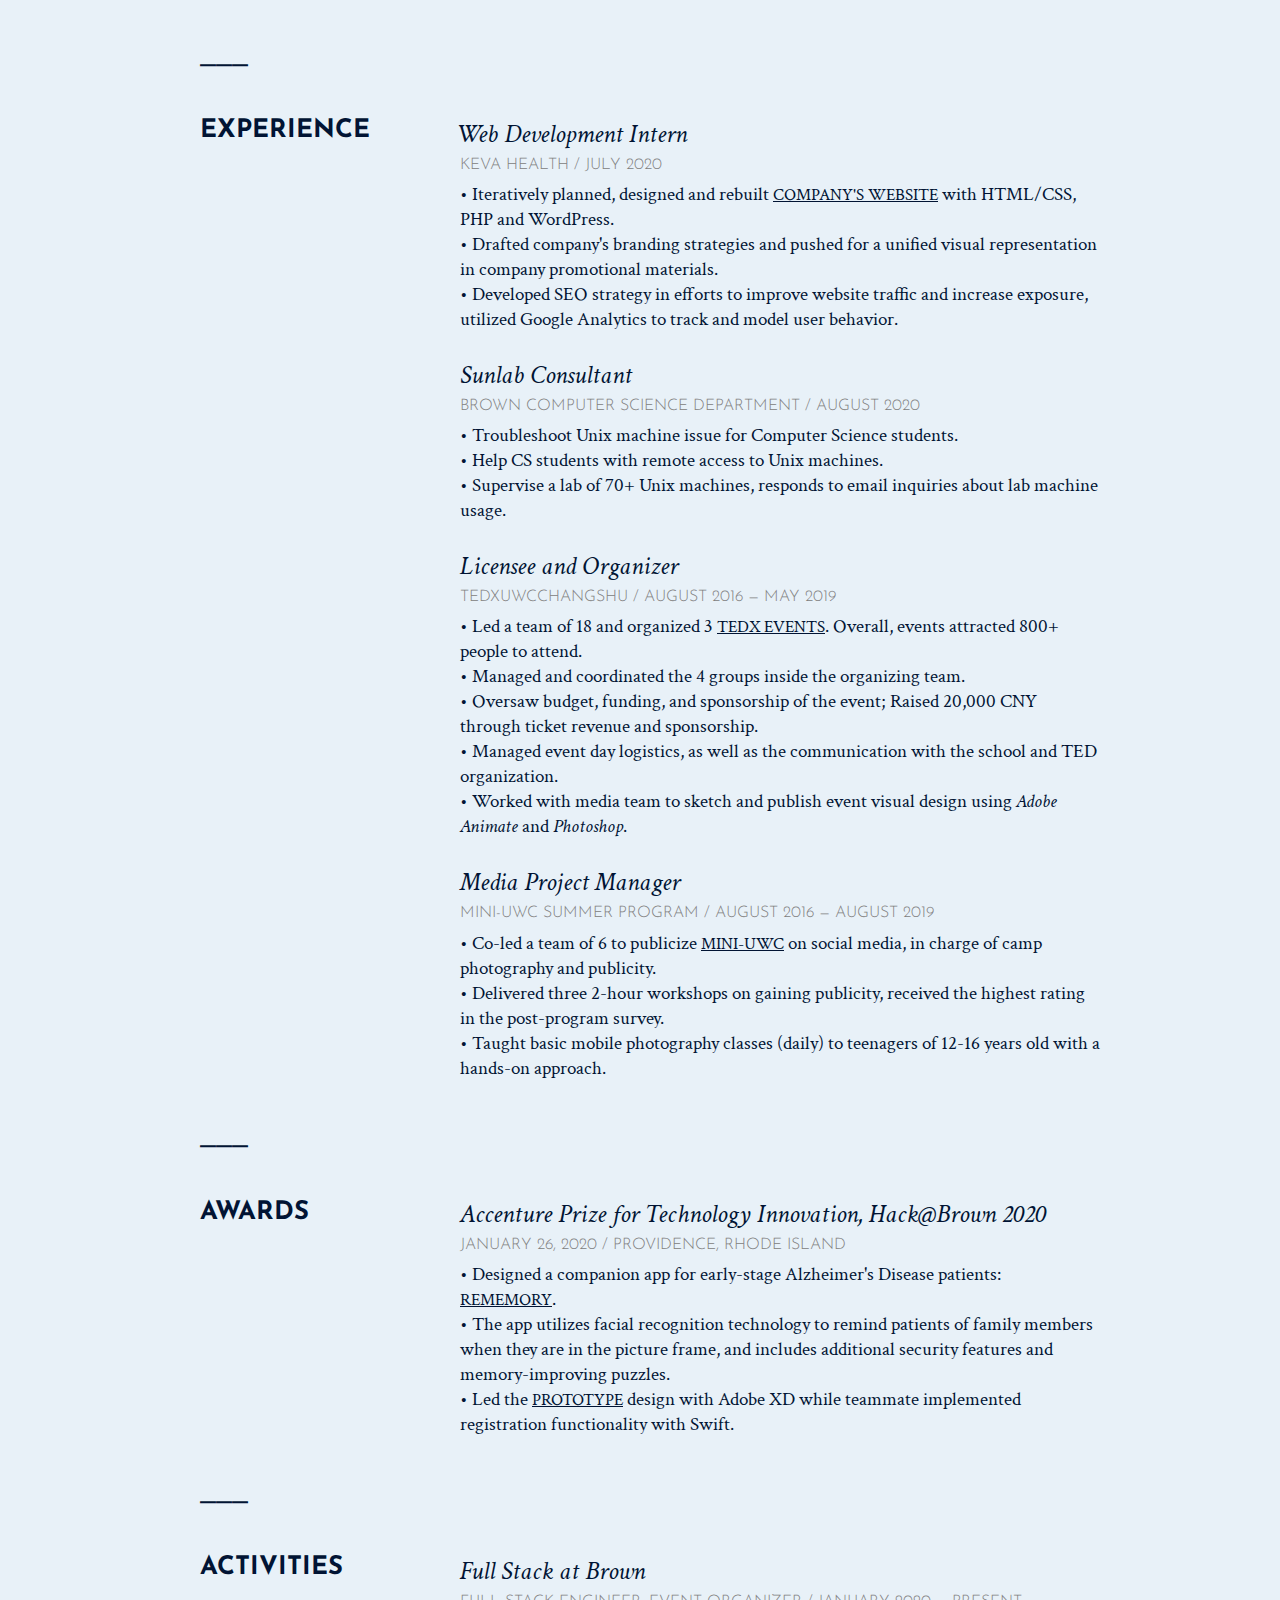
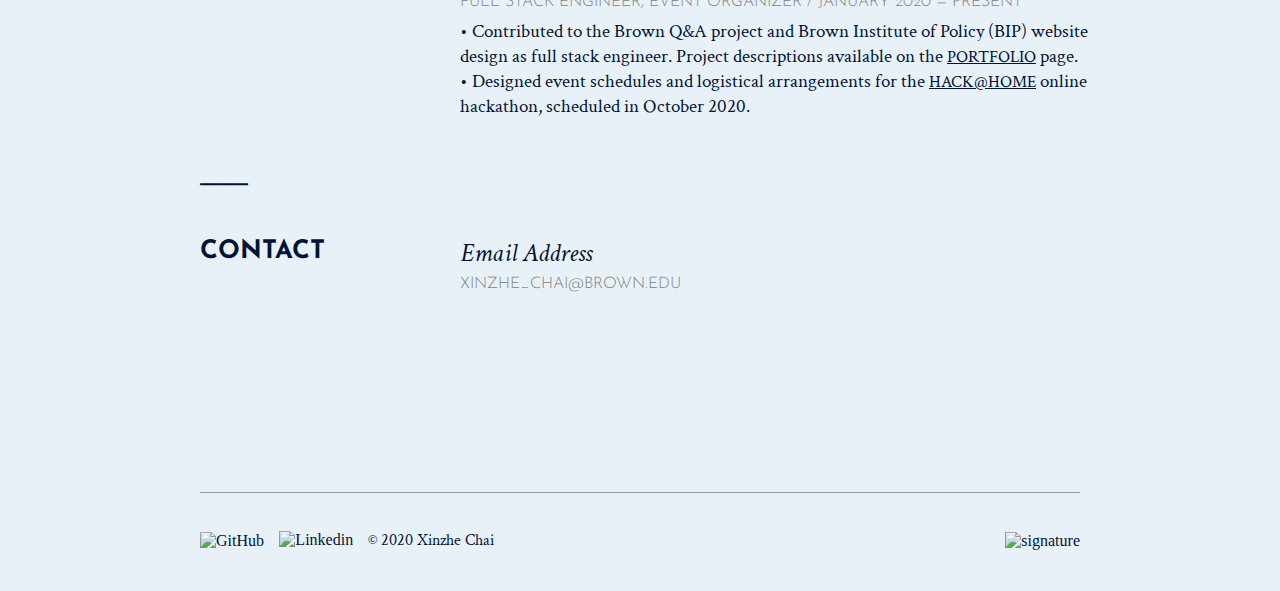
==== commit a188c1d9: "test cursor" ====
--- a/index.html
+++ b/index.html
@@ -17,6 +17,7 @@
 	<link rel="apple-touch-icon" sizes="180x180" href="images/favicon/apple-touch-icon.png">
 	<link rel="icon" type="image/png" sizes="32x32" href="images/favicon/favicon-32x32.png">
 	<link rel="icon" type="image/png" sizes="16x16" href="images/favicon/favicon-16x16.png">
+	<script src="js/cursor.js"></script>
 	<!-- Global site tag (gtag.js) - Google Analytics -->
 	<script async src="https://www.googletagmanager.com/gtag/js?id=UA-170201729-1"></script>
 	<script>
@@ -31,6 +32,20 @@
 </head>
 
 <body>
+	<div class="cursor">
+		<div class="cursor__ball cursor__ball--big ">
+			<svg height="30" width="30">
+				<circle cx="15" cy="15" r="12" stroke-width="0"></circle>
+			</svg>
+		</div>
+		
+		<div class="cursor__ball cursor__ball--small">
+			<svg height="10" width="10">
+				<circle cx="5" cy="5" r="4" stroke-width="0"></circle>
+			</svg>
+		</div>
+	</div>
+
 	<div class="flexbox-container header">
 		<a href="https://xchai.me/" class="headtitle"> <img id="signature" src="/images/icons/signature.png"
 				alt="signature">
@@ -235,7 +250,6 @@
 	</div>
 
 	<hr class="f">
-	</hr>
 
 	<div class="footer-flex">
 		<div class="footer-nav">
--- a/css/style.css
+++ b/css/style.css
@@ -19,7 +19,6 @@
   display: flex;
   justify-content: right;
   align-items: center;
-  flex-wrap: wrap;
 }
 
 a {
@@ -138,7 +137,7 @@
 
 .supplement-text {
   width: 50vw;
-  font-size: 1.25rem;
+  font-size: 1.2rem;
   font-family: "Crimson Text", serif;
 }
 
@@ -317,12 +316,20 @@
   align-self: center;
 }
 
-.right-picture {
+.right-picture-label-wrapper {
   float: right;
+  position: relative;
   width: 28vw;
   margin-top: 1vh;
   margin-left: 2vw;
   margin-bottom: 2vh;
+}
+
+.right-picture {
+  width: 100%;
+  height: 100%;
+  box-shadow: 0 4px 8px 0 rgba(0, 0, 0, 0.2), 0 6px 20px 0 rgba(0, 0, 0, 0.19);
+  border-radius: 5px;
 }
 
 .external-button {
@@ -350,4 +357,47 @@
   color: white;
 }
 
+.image-w-title-wrapper {
+  position: relative;
+  width: 28.5vw;
+}
+
+.image-w-title {
+  width: 28.5vw;
+  height: 100%;
+  border-radius: 5px;
+  box-shadow: 0 4px 8px 0 rgba(0, 0, 0, 0.2), 0 6px 20px 0 rgba(0, 0, 0, 0.19);
+}
+
+.horizontal-img-flexbox {
+  display: flex;
+  width: 100%;
+  justify-content: space-between;
+}
+
+.floating-label {
+  position: absolute;
+  bottom: 20px;
+  right: 20px;
+  background-color: #011434;
+  color: white;
+  padding: 15px 20px 13px;
+  text-transform: uppercase;
+  font-family: "Josefin Sans", sans-serif;
+}
+
+.cursor {
+  pointer-events: none;
+}
+.cursor__ball {
+  position: fixed;
+  top: 0;
+  left: 0;
+  mix-blend-mode: difference;
+  z-index: 1000;
+}
+.cursor__ball circle {
+  fill: #f7f8fa;
+}
+
 /*# sourceMappingURL=style.css.map */
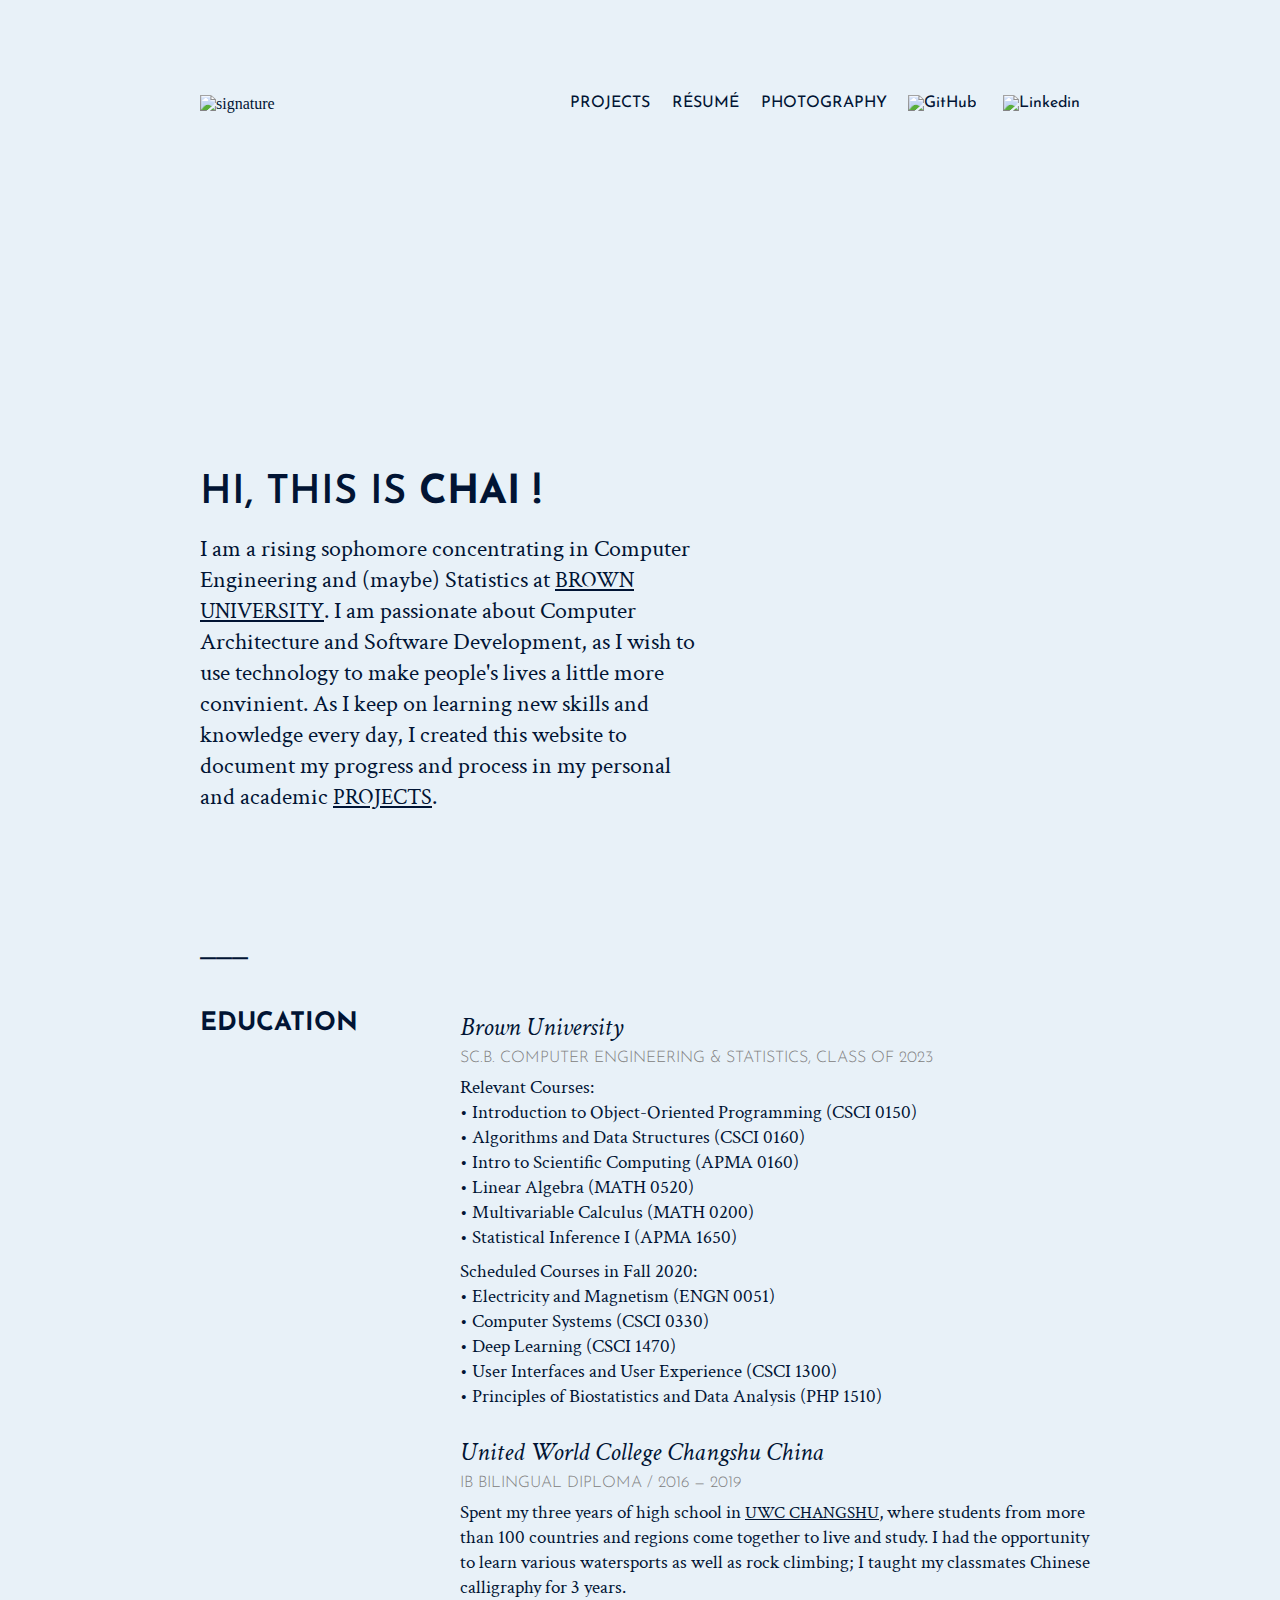
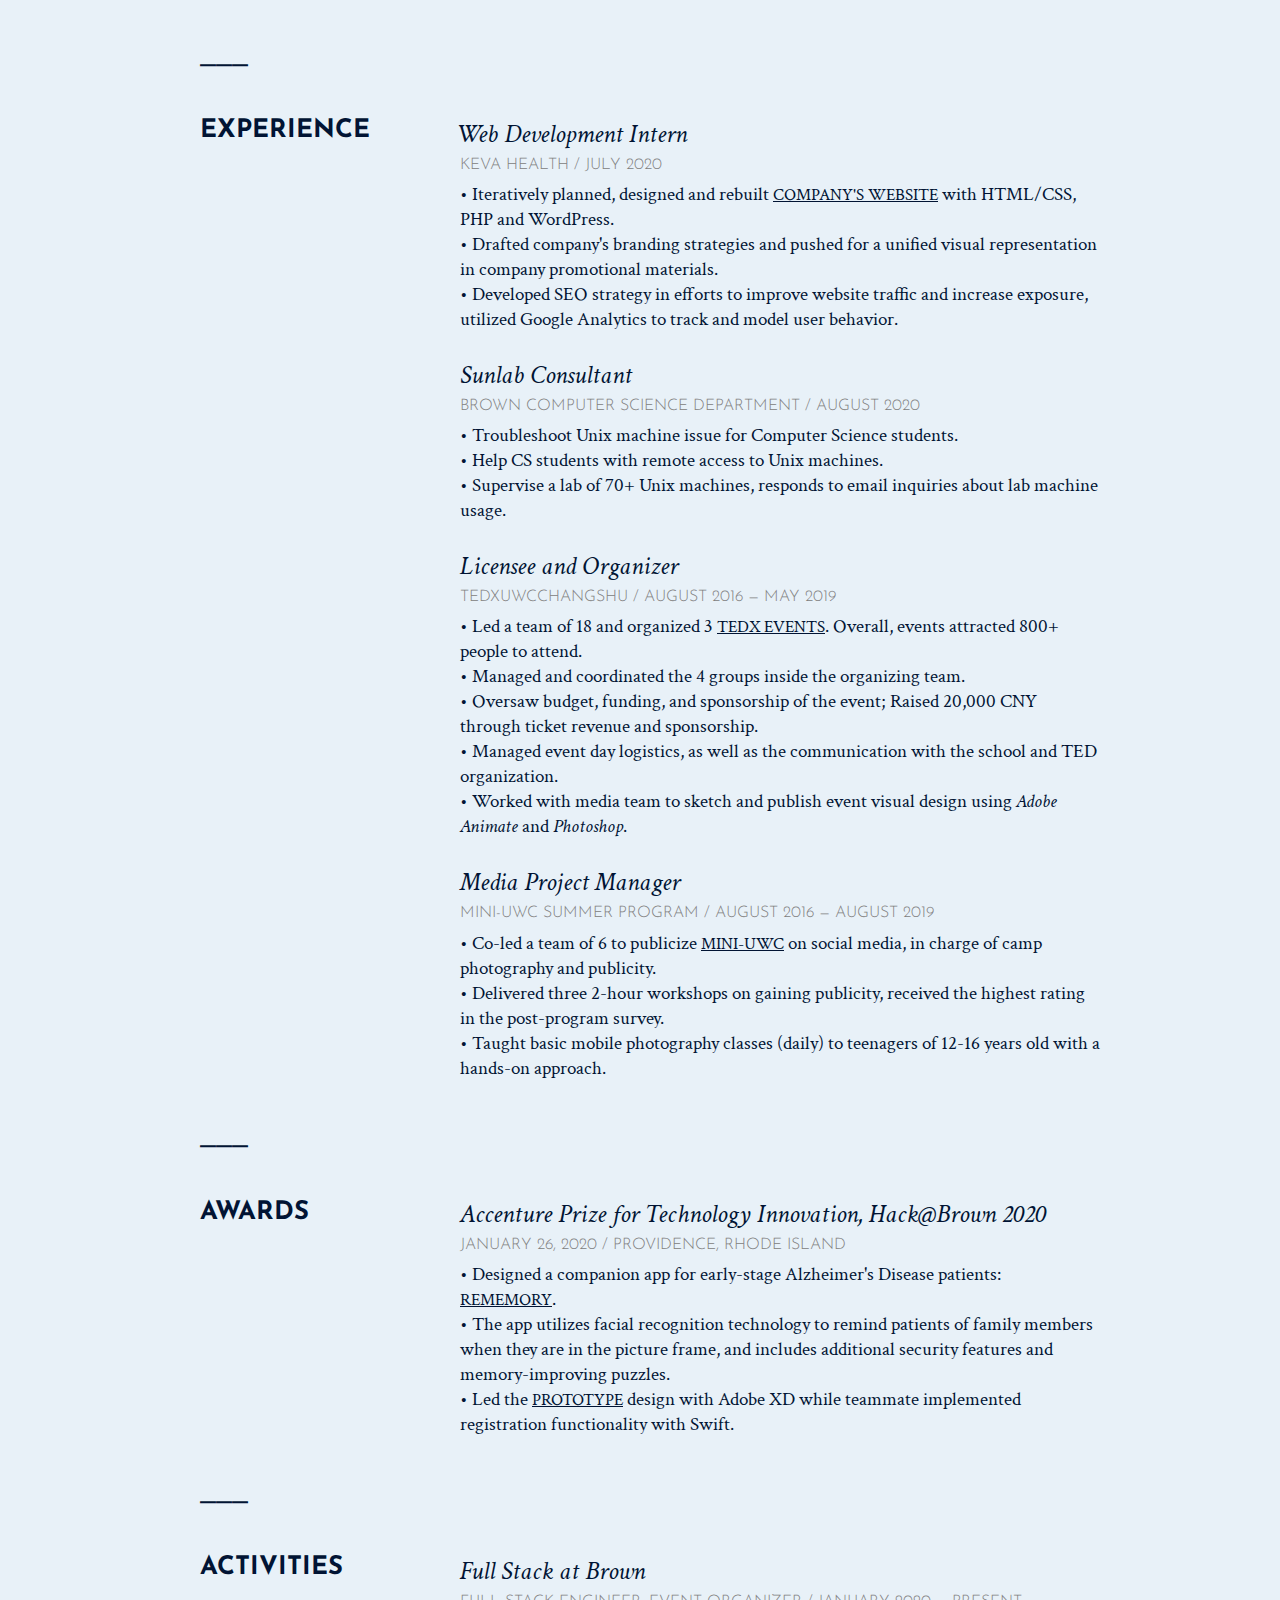
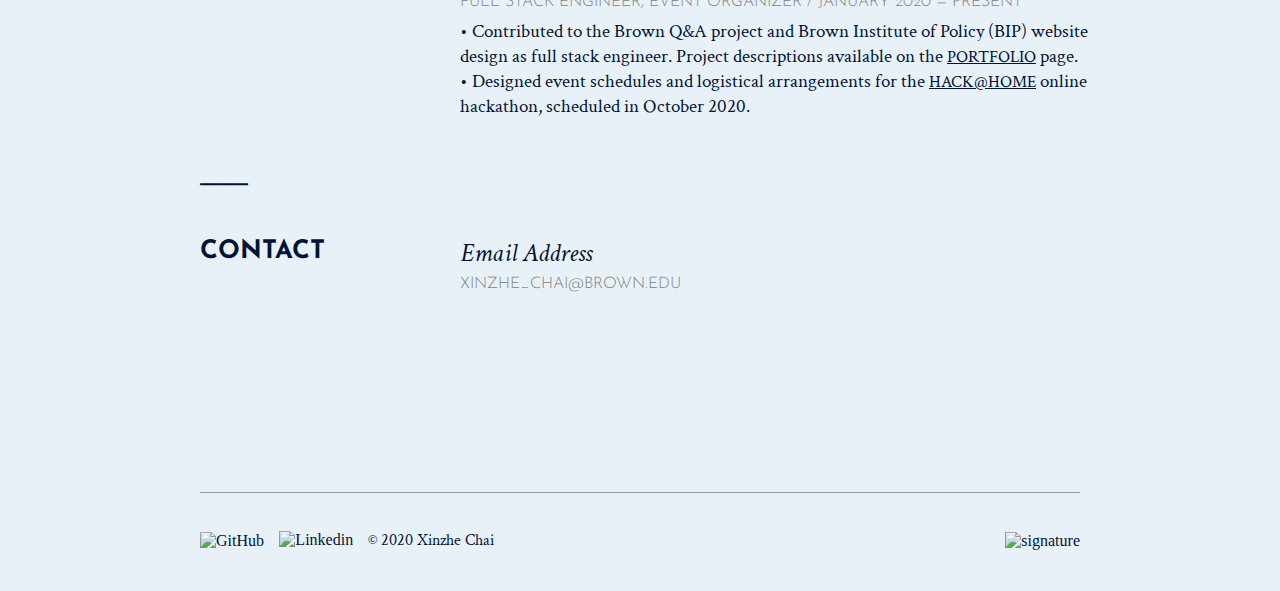
==== commit 9d502857: "test cursor" ====
--- a/index.html
+++ b/index.html
@@ -1,5 +1,5 @@
 <!DOCTYPE html>
-<html>
+<html lang="en">
 
 <head>
 	<link
@@ -17,7 +17,6 @@
 	<link rel="apple-touch-icon" sizes="180x180" href="images/favicon/apple-touch-icon.png">
 	<link rel="icon" type="image/png" sizes="32x32" href="images/favicon/favicon-32x32.png">
 	<link rel="icon" type="image/png" sizes="16x16" href="images/favicon/favicon-16x16.png">
-	<script src="js/cursor.js"></script>
 	<!-- Global site tag (gtag.js) - Google Analytics -->
 	<script async src="https://www.googletagmanager.com/gtag/js?id=UA-170201729-1"></script>
 	<script>
@@ -27,25 +26,15 @@
 
 		gtag('config', 'UA-170201729-1');
 	</script>
+	<!-- Kursor.js -->
+	<script src="https://cdn.jsdelivr.net/npm/kursor@0.0.14/dist/kursor.js"></script>
+	<link rel="stylesheet" href="https://unpkg.com/kursor/dist/kursor.css">
+	<!-- Site Title and CSS -->
 	<title>Xinzhe Chai | Engineering and Statistics Student at Brown University</title>
 	<link rel="stylesheet" href="css/style.css">
 </head>
 
 <body>
-	<div class="cursor">
-		<div class="cursor__ball cursor__ball--big ">
-			<svg height="30" width="30">
-				<circle cx="15" cy="15" r="12" stroke-width="0"></circle>
-			</svg>
-		</div>
-		
-		<div class="cursor__ball cursor__ball--small">
-			<svg height="10" width="10">
-				<circle cx="5" cy="5" r="4" stroke-width="0"></circle>
-			</svg>
-		</div>
-	</div>
-
 	<div class="flexbox-container header">
 		<a href="https://xchai.me/" class="headtitle"> <img id="signature" src="/images/icons/signature.png"
 				alt="signature">
@@ -262,7 +251,13 @@
 		<a href="https://xchai.me/" class="headtitle"> <img id="signature-footer" src="./images/icons/signature.png"
 				alt="signature"> </a>
 	</div>
-
 </body>
-
+	<script src="https://unpkg.com/kursor"></script>
+	<script>
+		new kursor({
+			removeDefaultCursor: true,
+			type: 1,
+			color: '#011434'
+		})
+	</script>
 </html>--- a/css/style.css
+++ b/css/style.css
@@ -386,18 +386,4 @@
   font-family: "Josefin Sans", sans-serif;
 }
 
-.cursor {
-  pointer-events: none;
-}
-.cursor__ball {
-  position: fixed;
-  top: 0;
-  left: 0;
-  mix-blend-mode: difference;
-  z-index: 1000;
-}
-.cursor__ball circle {
-  fill: #f7f8fa;
-}
-
 /*# sourceMappingURL=style.css.map */
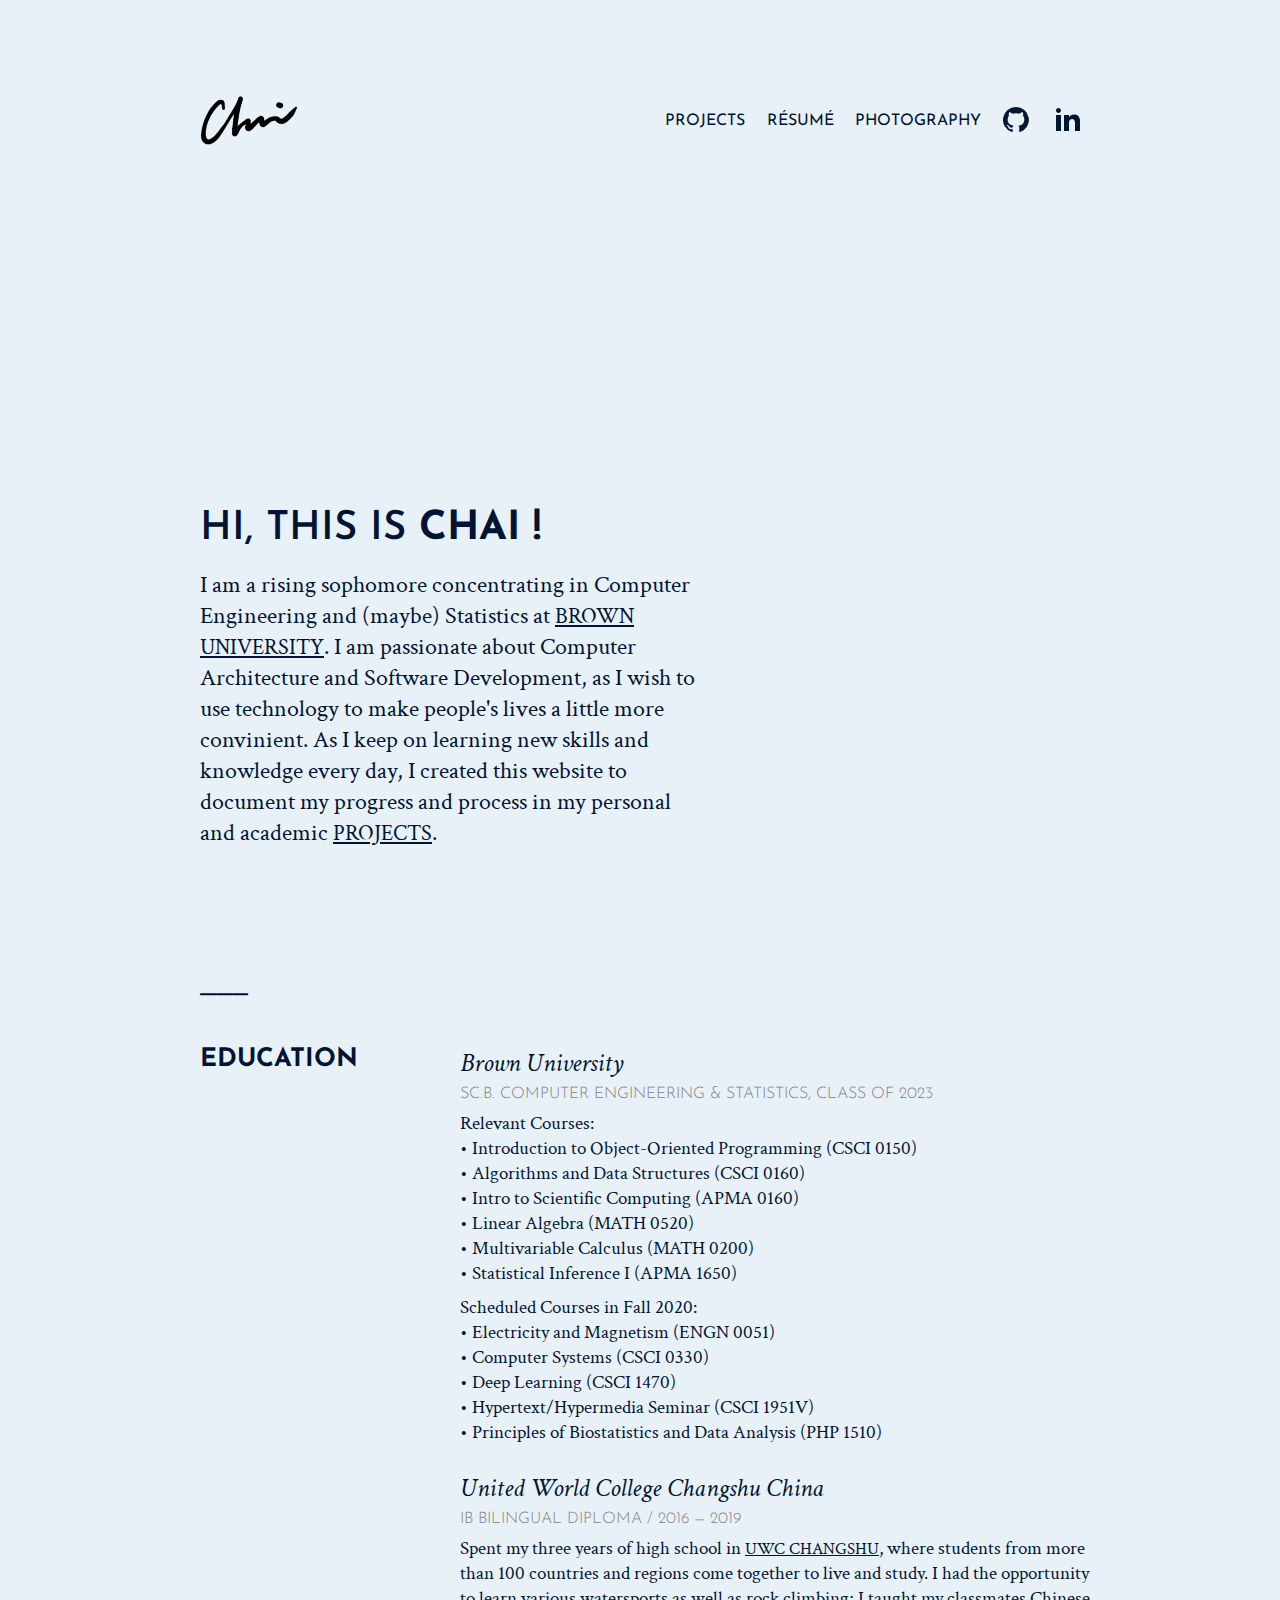
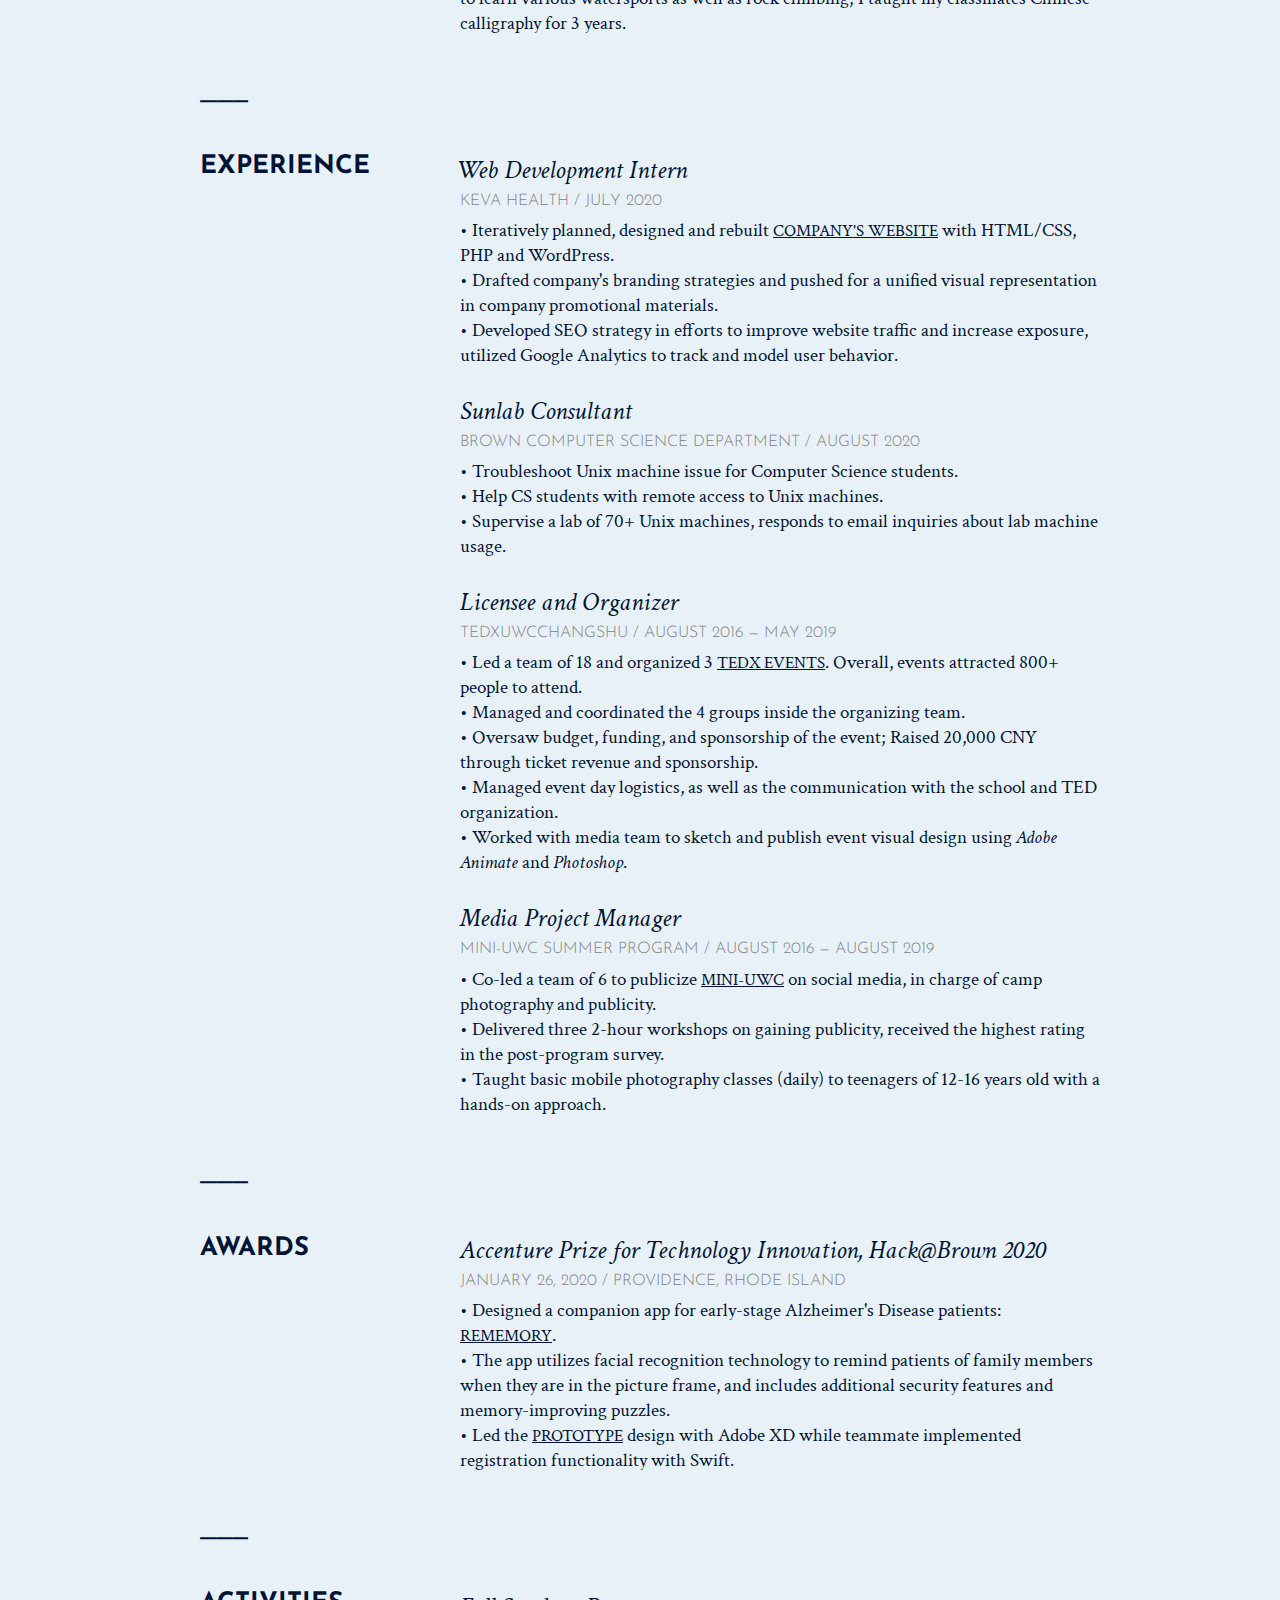
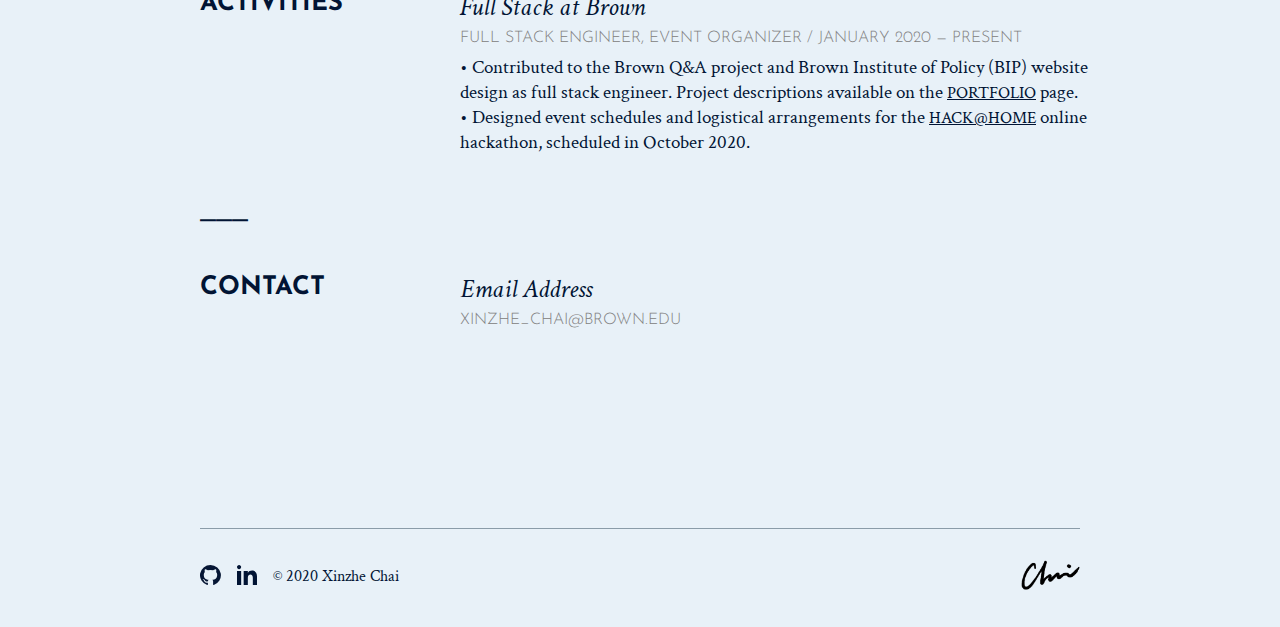
==== commit 780b9a97: "updated courses" ====
--- a/index.html
+++ b/index.html
@@ -3,14 +3,14 @@
 
 <head>
 	<link
-		href="https://fonts.googleapis.com/css2?family=Crimson+Pro:ital,wght@0,400;0,500;0,600;0,700;0,800;1,400;1,500;1,600;1,700&family=Inter:wght@300;400;500;531;600;700;800;900&family=Josefin+Sans:ital,wght@0,400;0,500;0,600;0,700;1,400;1,500;1,600;1,700&display=swap"
+		href="https://fonts.googleapis.com/css2?family=Crimson+Pro:ital,wght@0,400;0,500;0,550;0,600;0,700;0,800;1,400;1,500;1,600;1,700&family=Inter:wght@300;400;500;531;600;700;800;900&family=Josefin+Sans:ital,wght@0,400;0,500;0,600;0,700;1,400;1,500;1,600;1,700&display=swap"
 		rel="stylesheet">
 	<link
-		href="https://fonts.googleapis.com/css2?family=Crimson+Text:ital,wght@0,400;0,600;0,700;1,400;1,600;1,700&display=swap"
+		href="https://fonts.googleapis.com/css2?family=Crimson+Text:ital,wght@0,400;0,500;0,600;0,700;1,400;1,600;1,700&display=swap"
 		rel="stylesheet">
 	<meta name="viewport" content="width=1920">
 	<meta name="description"
-		content="I am a rising sophomore concentrating in Computer Engineering and (maybe) Statistics at Brown University. I am passionate 
+		content="I am a rising sophomore concentrating in Computer Engineering and Statistics at Brown University. I am passionate 
 		about Computer Architecture and Software Development, as I wish to use technology to make people's lives a little more convinient. 
 		As I keep on learning new skills and knowledge every day, I created this website to document my progress and process in my personal 
 		and academic projects.">
@@ -26,9 +26,8 @@
 
 		gtag('config', 'UA-170201729-1');
 	</script>
-	<!-- Kursor.js -->
-	<script src="https://cdn.jsdelivr.net/npm/kursor@0.0.14/dist/kursor.js"></script>
-	<link rel="stylesheet" href="https://unpkg.com/kursor/dist/kursor.css">
+	<!-- Cursor CSS -->
+	<link href="css/pointer.css" rel="stylesheet">
 	<!-- Site Title and CSS -->
 	<title>Xinzhe Chai | Engineering and Statistics Student at Brown University</title>
 	<link rel="stylesheet" href="css/style.css">
@@ -88,7 +87,7 @@
 						• Electricity and Magnetism (ENGN 0051)</br>
 						• Computer Systems (CSCI 0330)</br>
 						• Deep Learning (CSCI 1470)</br>
-						• User Interfaces and User Experience (CSCI 1300)</br>
+						• Hypertext/Hypermedia Seminar (CSCI 1951V)</br>
 						• Principles of Biostatistics and Data Analysis (PHP 1510)</br>
 					</p>
 				</div>
@@ -252,12 +251,13 @@
 				alt="signature"> </a>
 	</div>
 </body>
-	<script src="https://unpkg.com/kursor"></script>
-	<script>
-		new kursor({
-			removeDefaultCursor: true,
-			type: 1,
-			color: '#011434'
-		})
-	</script>
+
+<script src="js/pointer.js"></script>
+<script>
+init_pointer({
+	ringSize: 15,
+	ringClickSize: 12,
+})
+</script>
+
 </html>--- a/css/pointer.css
+++ b/css/pointer.css
@@ -0,0 +1,46 @@
+/* 
+    This CSS file was created by OwL for use by pointer.js, 
+     witch can be found on https://seattleowl.com. 
+*/
+
+#pointer-dot {
+    left: 0;
+    top: 0;
+    width: 0;
+    height: 0;
+    border: 2.5px solid #011434;
+    position: fixed;
+    border-radius: 4px;
+    z-index: 1;
+    pointer-events: none;
+    transition: border-color 0.5s;
+}
+
+#pointer-ring {
+    left: 0;
+    top: 0;
+    width: 0;
+    height: 0;
+    padding: 15px;
+    border: 2px solid #011434;
+    position: fixed;
+    border-radius: 100px;
+    z-index: 2;
+    pointer-events: none;
+}
+
+html {
+    cursor: none !important;
+}
+
+a {
+    cursor: none !important;
+}
+
+div {
+    cursor: none !important;
+}
+
+button {
+    cursor: none !important;
+}--- a/css/style.css
+++ b/css/style.css
@@ -3,8 +3,7 @@
   margin-right: 15vw;
 }
 
-html,
-body {
+html {
   background-color: #e8f1f8;
 }
 
@@ -225,6 +224,22 @@
   background-color: #dde9f8;
 }
 
+.project-image-container {
+  position: relative;
+}
+
+.project-image-floating-label {
+  position: absolute;
+  top: 20px;
+  left: 40px;
+  background-color: white;
+  color: #011434;
+  padding: 15px 20px 13px;
+  text-transform: uppercase;
+  font-family: "Josefin Sans", sans-serif;
+  font-weight: 700;
+}
+
 .project-featured-image {
   display: block;
   margin-left: auto;
@@ -236,7 +251,8 @@
 .project-title {
   margin-top: 25px;
   margin-left: 1vw;
-  font-weight: 550;
+  font-weight: 500;
+  font-size: 1.8rem;
 }
 
 .project-info {
@@ -305,7 +321,7 @@
 .screely {
   margin-top: -50px;
   margin-bottom: -70px;
-  z-index: -1;
+  z-index: 1;
 }
 
 .non-screely {
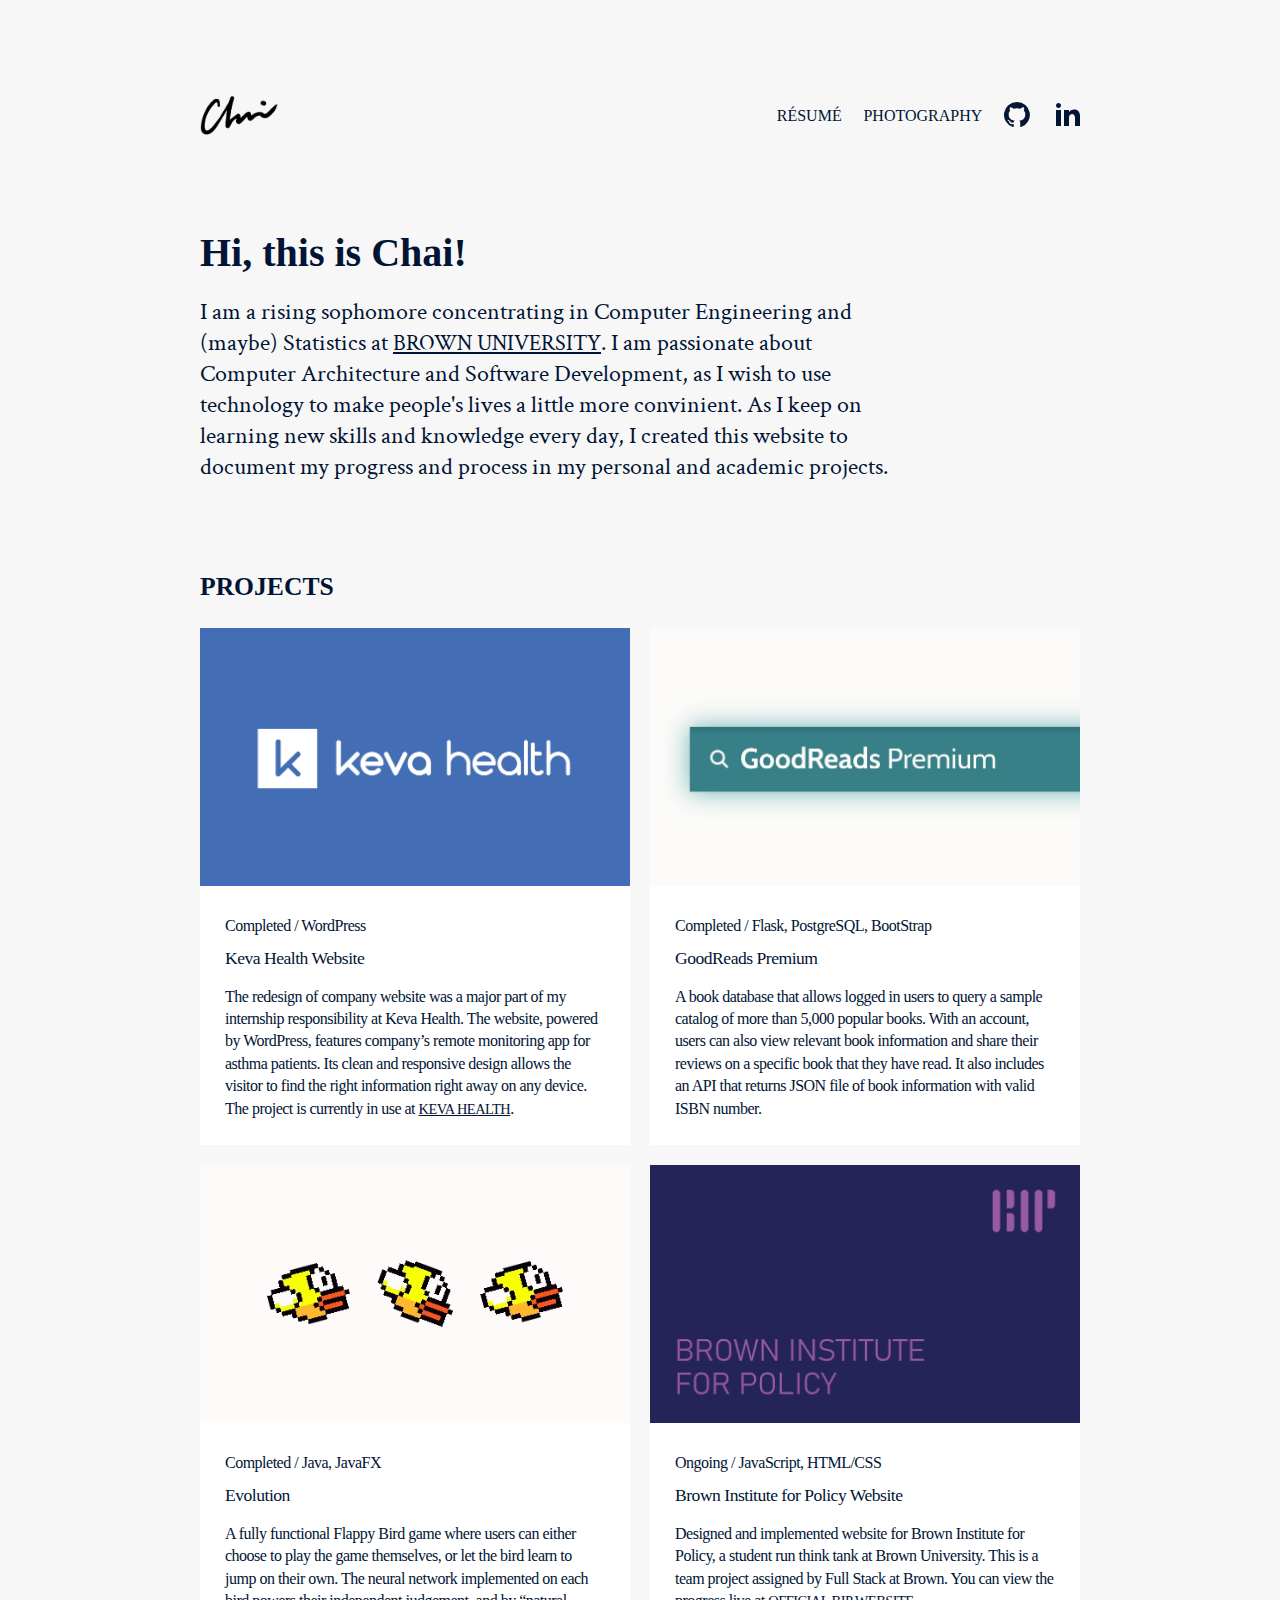
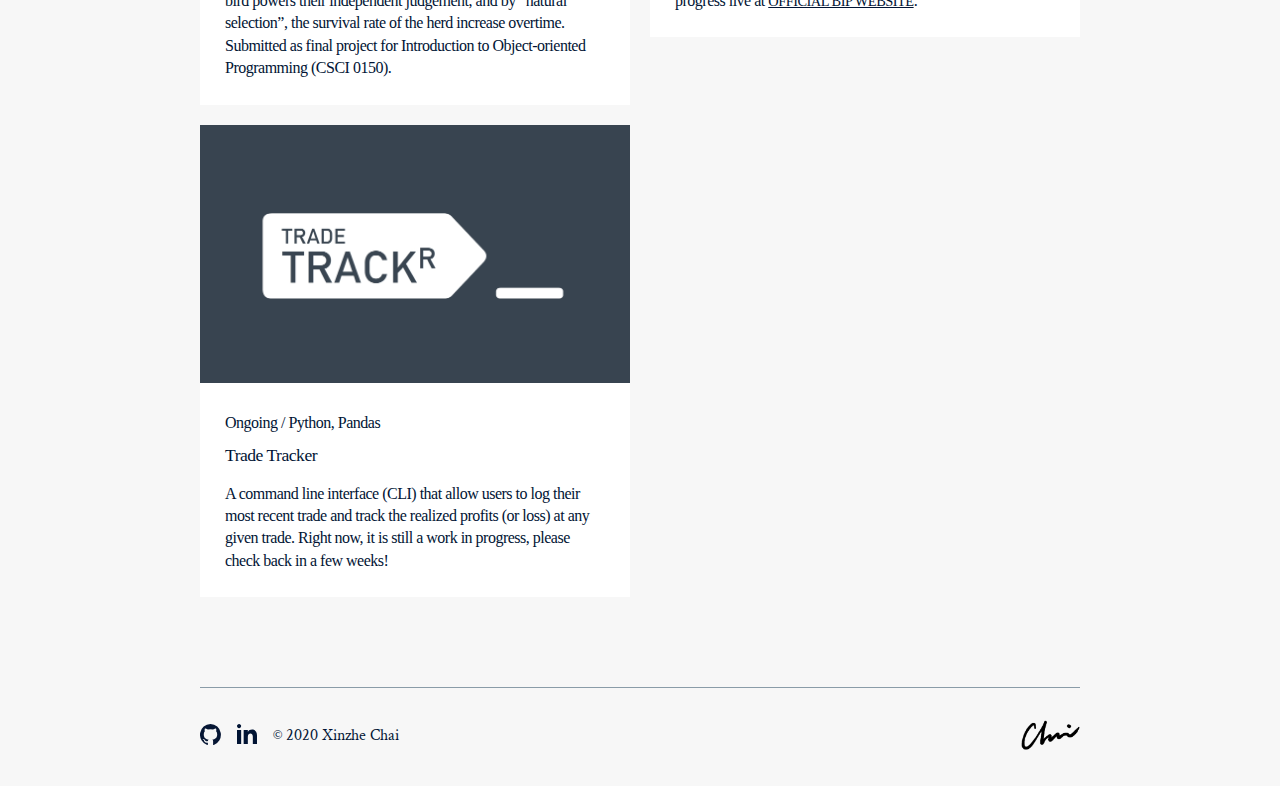
==== commit 9fe02ba7: "redesign, work in progress" ====
--- a/index.html
+++ b/index.html
@@ -1,263 +1,184 @@
 <!DOCTYPE html>
 <html lang="en">
 
-<head>
-	<link
-		href="https://fonts.googleapis.com/css2?family=Crimson+Pro:ital,wght@0,400;0,500;0,550;0,600;0,700;0,800;1,400;1,500;1,600;1,700&family=Inter:wght@300;400;500;531;600;700;800;900&family=Josefin+Sans:ital,wght@0,400;0,500;0,600;0,700;1,400;1,500;1,600;1,700&display=swap"
-		rel="stylesheet">
-	<link
-		href="https://fonts.googleapis.com/css2?family=Crimson+Text:ital,wght@0,400;0,500;0,600;0,700;1,400;1,600;1,700&display=swap"
-		rel="stylesheet">
-	<meta name="viewport" content="width=1920">
-	<meta name="description"
-		content="I am a rising sophomore concentrating in Computer Engineering and Statistics at Brown University. I am passionate 
-		about Computer Architecture and Software Development, as I wish to use technology to make people's lives a little more convinient. 
-		As I keep on learning new skills and knowledge every day, I created this website to document my progress and process in my personal 
-		and academic projects.">
-	<link rel="apple-touch-icon" sizes="180x180" href="images/favicon/apple-touch-icon.png">
-	<link rel="icon" type="image/png" sizes="32x32" href="images/favicon/favicon-32x32.png">
-	<link rel="icon" type="image/png" sizes="16x16" href="images/favicon/favicon-16x16.png">
-	<!-- Global site tag (gtag.js) - Google Analytics -->
-	<script async src="https://www.googletagmanager.com/gtag/js?id=UA-170201729-1"></script>
-	<script>
+	<head>
+		<link
+			href="https://fonts.googleapis.com/css2?family=Crimson+Pro:ital,wght@0,400;0,500;0,550;0,600;0,700;0,800;1,400;1,500;1,600;1,700&family=Inter:wght@300;400;500;531;600;700;800;900&family=Josefin+Sans:ital,wght@0,400;0,500;0,600;0,700;1,400;1,500;1,600;1,700&display=swap"
+			rel="stylesheet">
+		<link
+			href="https://fonts.googleapis.com/css2?family=Crimson+Text:ital,wght@0,400;0,500;0,600;0,700;1,400;1,600;1,700&display=swap"
+			rel="stylesheet">
+		<meta name="description"
+			content="I am a rising sophomore concentrating in Computer Engineering and Statistics at Brown University. I am
+			passionate about Computer Architecture and Software Development, as I wish to use technology to make people's lives a
+			little more convinient.">
+		<link rel="apple-touch-icon" sizes="180x180" href="images/favicon/apple-touch-icon.png">
+		<link rel="icon" type="image/png" sizes="32x32" href="images/favicon/favicon-32x32.png">
+		<link rel="icon" type="image/png" sizes="16x16" href="images/favicon/favicon-16x16.png">
+		<!-- Global site tag (gtag.js) - Google Analytics -->
+		<script async src="https://www.googletagmanager.com/gtag/js?id=UA-170201729-1"></script>
+		<script>
 		window.dataLayer = window.dataLayer || [];
 		function gtag() { dataLayer.push(arguments); }
 		gtag('js', new Date());
 
 		gtag('config', 'UA-170201729-1');
 	</script>
-	<!-- Cursor CSS -->
-	<link href="css/pointer.css" rel="stylesheet">
-	<!-- Site Title and CSS -->
-	<title>Xinzhe Chai | Engineering and Statistics Student at Brown University</title>
-	<link rel="stylesheet" href="css/style.css">
-</head>
+		<!-- Site Title and CSS -->
+		<title>Xinzhe Chai | Student at Brown University</title>
+		<link rel="stylesheet" href="css/style.css">
+	</head>
 
-<body>
-	<div class="flexbox-container header">
-		<a href="https://xchai.me/" class="headtitle"> <img id="signature" src="/images/icons/signature.png"
-				alt="signature">
-		</a>
-		<div class="nav-bar">
-			<a href="/projects/overview.html" class="navbar-text">PROJECTS</a>
-			<a href="/documents/xinzhe_chai_resume.pdf" class="navbar-text">RÉSUMÉ</a>
-			<a href="https://photography.xchai.me/" class="navbar-text">PHOTOGRAPHY</a>
-			<div>
-				<a href="https://github.com/chaixinzhe2000" class="navbar-text"> <img src="/images/icons/github.svg"
-						alt="GitHub" id="github-icon"> </a>
-				<a href="https://www.linkedin.com/in/chaixinzhe/" class="navbar-text"> <img
-						src="/images/icons/linkedin.svg" alt="Linkedin" id="linkedin-icon"> </a>
-			</div>
-		</div>
-	</div>
-	<div id="greetings-wrapper">
-		<div id="greetings-heading">
-			HI, THIS IS <strong>CHAI !</strong>
-		</div>
-		<div id="greetings-text">
-			I am a rising sophomore concentrating in Computer Engineering and (maybe) Statistics at <a href="https://www.brown.edu/"
-				class="link">Brown University</a>. I am passionate about Computer Architecture and Software Development, as I wish to use technology 
-				to make people's lives a little more convinient. As I keep on learning new skills and knowledge every day, I created this website 
-				to document my progress and process in my personal and academic <a href="/projects/overview.html" class="link">projects</a>.
-		</div>
-	</div>
-	<!-- Education Section -->
-	<div class="section-wrapper">
-		<p class="division-line">&#8212;&#8212;&#8212;</p>
-		<div class="content-wrapper-flex">
-			<div>
-				<p class="h1">EDUCATION</p>
-			</div>
-			<div class="all-items">
-				<!-- Brown University -->
-				<div class="items">
-					<p class="subject-title">Brown University</p>
-					<p class="fineprint">Sc.B. Computer Engineering & Statistics, Class of 2023</p>
-					<p class="supplement-text">
-						Relevant Courses: </br>
-						• Introduction to Object-Oriented Programming (CSCI 0150) </br>
-						• Algorithms and Data Structures (CSCI 0160)</br>
-						• Intro to Scientific Computing (APMA 0160)</br>
-						• Linear Algebra (MATH 0520)</br>
-						• Multivariable Calculus (MATH 0200)</br>
-						• Statistical Inference I (APMA 1650)</br>
-					</p>
-					<p class="supplement-text" style="margin-top: -10px">
-						Scheduled Courses in Fall 2020:</br>
-						• Electricity and Magnetism (ENGN 0051)</br>
-						• Computer Systems (CSCI 0330)</br>
-						• Deep Learning (CSCI 1470)</br>
-						• Hypertext/Hypermedia Seminar (CSCI 1951V)</br>
-						• Principles of Biostatistics and Data Analysis (PHP 1510)</br>
-					</p>
-				</div>
-				<!-- UWC -->
-				<div class="items">
-					<p class="subject-title">United World College Changshu China</p>
-					<p class="fineprint">IB Bilingual Diploma / 2016 — 2019</p>
-					<p class="supplement-text">
-						Spent my three years of high school in <a class="link" href="https://www.uwc.org/">UWC
-							Changshu</a>, where students from more than 100 countries
-						and regions come together to live and study. I had the opportunity to learn various
-						watersports as well as rock climbing; I taught my classmates Chinese calligraphy for 3 years.
-					</p>
+	<body>
+		<div class="flexbox-container header">
+			<a href="https://xchai.me/" class="headtitle"> <img id="signature" src="/images/icons/signature.png"
+					alt="signature">
+			</a>
+			<div class="nav-bar">
+				<a href="/documents/xinzhe_chai_resume.pdf" class="navbar-text">RÉSUMÉ</a>
+				<a href="https://photography.xchai.me/" class="navbar-text">PHOTOGRAPHY</a>
+				<div>
+					<a href="https://github.com/chaixinzhe2000" class="navbar-text"> <img src="/images/icons/github.svg"
+							alt="GitHub" id="github-icon"> </a>
+					<a href="https://www.linkedin.com/in/chaixinzhe/" class="navbar-text"> <img
+							src="/images/icons/linkedin.svg" alt="Linkedin" id="linkedin-icon"> </a>
 				</div>
 			</div>
 		</div>
-	</div>
+		<div id="greetings-wrapper">
+			<div id="greetings-heading">
+				Hi, this is Chai!
+			</div>
+			<div id="greetings-text">
+				I am a rising sophomore concentrating in Computer Engineering and (maybe) Statistics at <a
+					href="https://www.brown.edu/"
+					class="link">Brown University</a>. I am passionate about Computer Architecture and Software Development, as I wish
+				to use technology to make people's lives a little more convinient. As I keep on learning new skills and knowledge
+				every day, I created this website to document my progress and process in my personal and academic projects.
+			</div>
+		</div>
 
-	<!-- Experience -->
-	<div class="section-wrapper">
-		<p class="division-line">&#8212;&#8212;&#8212;</p>
-		<div class="content-wrapper-flex">
-			<div>
-				<p class="h1">EXPERIENCE</p>
-			</div>
-			<div class="all-items">
-				<!-- Keva Health -->
-				<div class="items">
-					<p class="subject-title" style="margin-left: -4px;">Web Development Intern</p>
-					<p class="fineprint">Keva Health / July 2020</p>
-					<p class="supplement-text">
-						• Iteratively planned, designed and rebuilt <a href="https://www.kevahealth.com/"
-							class="link">company's website</a> with HTML/CSS, PHP and WordPress.</br>
-						• Drafted company's branding strategies and pushed for a unified
-							visual representation in company promotional materials.</br>
-						• Developed SEO strategy in efforts to improve website traffic and increase exposure,
-							utilized Google Analytics to track and model user behavior.</br>
-					</p>
+		<div class="section-wrapper" style="margin-bottom: 10vh">
+			<p class="h1">PROJECTS</p>
+			<div class="projects-wrapper">
+				<!-- Image Card -->
+				<div class="img-card" onclick="window.location.href='https://www.kevahealth.com';" style="cursor: pointer;">
+					<div class="img-card-img-wrapper">
+						<img class="img-card-img" src="/images/featured-image/keva-featured.jpg">
+					</div>
+					<div class="img-card-text-wrapper">
+						<div class="img-card-item-type">
+							Completed / WordPress
+						</div>
+						<div class="img-card-text-title">
+							Keva Health Website
+						</div>
+						<div class="img-card-text-description">
+							The redesign of company website was a major part of my internship responsibility at
+							Keva Health. The website, powered by WordPress, features company’s remote monitoring app for asthma patients. Its
+							clean and responsive design allows the visitor to find the right information right away on any device.
+							The project is currently in use at <a href="https://www.kevahealth.com" class='link'>Keva Health</a>.
+						</div>
+					</div>
+
 				</div>
-				<!-- Sunlab Consultant -->
-				<div class="items">
-					<p class="subject-title">Sunlab Consultant</p>
-					<p class="fineprint">Brown Computer Science Department / August 2020</p>
-					<p class="supplement-text">
-						• Troubleshoot Unix machine issue for Computer Science students.</br>
-						• Help CS students with remote access to Unix machines.</br>
-						• Supervise a lab of 70+ Unix machines, responds to email inquiries about lab machine usage.</br>
-					</p>
+				<!-- Image Card -->
+				<div class="img-card" onclick="location.href='/projects/goodreads.html';" style="cursor: pointer;">
+					<div class="img-card-img-wrapper">
+						<img class="img-card-img" src="/images/featured-image/goodreads-featured.jpg">
+					</div>
+					<div class="img-card-text-wrapper">
+						<div class="img-card-item-type">
+							Completed / Flask, PostgreSQL, BootStrap
+						</div>
+						<div class="img-card-text-title">
+							GoodReads Premium
+						</div>
+						<div class="img-card-text-description">
+							A book database that allows logged in users to query a
+							sample catalog of more than 5,000 popular books. With an account, users can also view relevant book
+							information and share their reviews on a specific book that they have read. It also includes
+							an API that returns JSON file of book information with valid ISBN number.
+						</div>
+					</div>
+
 				</div>
-				<!-- TEDx -->
-				<div class="items">
-					<p class="subject-title">Licensee and Organizer</p>
-					<p class="fineprint">TEDxUWCChangshu / August 2016 — May 2019</p>
-					<p class="supplement-text">
-						• Led a team of 18 and organized 3 <a href="https://www.ted.com/tedx/events/24197"
-							class="link">TEDx events</a>. Overall, events attracted 800+ people to attend.</br>
-						• Managed and coordinated the 4 groups inside the organizing team. </br>
-						• Oversaw budget, funding, and sponsorship of the event; Raised 20,000 CNY through
-						ticket revenue and sponsorship.</br>
-						• Managed event day logistics, as well as the communication with the school and TED
-						organization.</br>
-						• Worked with media team to sketch and publish event visual design using <i>Adobe Animate</i> and <i>Photoshop</i>.</br>
-					</p>
+				<!-- Image Card -->
+				<div class="img-card" onclick="location.href='/projects/evolution.html';" style="cursor: pointer;">
+					<div class="img-card-img-wrapper">
+						<img class="img-card-img" src="/images/featured-image/flappy-bird-featured.jpg">
+					</div>
+					<div class="img-card-text-wrapper">
+						<div class="img-card-item-type">
+							Completed / Java, JavaFX
+						</div>
+						<div class="img-card-text-title">
+							Evolution
+						</div>
+						<div class="img-card-text-description">
+							A fully functional Flappy Bird game where users can either choose to play
+							the game themselves, or let the bird learn to jump on their own. The neural network implemented on each
+							bird powers their independent judgement, and by “natural selection”, the survival rate of the herd
+							increase overtime. Submitted as final project for Introduction to Object-oriented Programming (CSCI
+							0150).
+						</div>
+					</div>
 				</div>
-				<!-- Mini-UWC -->
-				<div class="items">
-					<p class="subject-title">Media Project Manager</p>
-					<p class="fineprint">Mini-UWC Summer Program / August 2016 — August 2019</p>
-					<p class="supplement-text">
-						• Co-led a team of 6 to publicize <a
-							href="https://www.uwc.org/news/?pid=452&nid=65&storyid=4795" class="link">Mini-UWC</a> on
-						social media, in charge of camp photography and
-						publicity.</br>
-						• Delivered three 2-hour workshops on gaining publicity, received the highest rating
-						in the post-program survey.</br>
-						• Taught basic mobile photography classes (daily) to teenagers of 12-16 years old with a
-						hands-on approach.</br>
-					</p>
+				<!-- Image Card -->
+				<div class="img-card" onclick="window.location.href='https://www.brownpolicy.org';"
+				style="cursor: pointer;">
+					<div class="img-card-img-wrapper">
+						<img class="img-card-img" src="/images/featured-image/bip-featured.jpg">
+					</div>
+					<div class="img-card-text-wrapper">
+						<div class="img-card-item-type">
+							Ongoing / JavaScript, HTML/CSS
+						</div>
+						<div class="img-card-text-title">
+							Brown Institute for Policy Website
+						</div>
+						<div class="img-card-text-description">
+							Designed and implemented website for Brown Institute for Policy, a student run
+							think tank at Brown University. This is a team project assigned by Full Stack at Brown. You can view the progress
+							live at <a href="https://www.brownpolicy.org" class='link'>Official BIP Website</a>.
+						</div>
+					</div>
+				</div>
+				<!-- Image Card -->
+				<div class="img-card" onclick="window.location.href='https://github.com/chaixinzhe2000/trade-tracker';"
+					style="cursor: pointer;">
+					<div class="img-card-img-wrapper">
+						<img class="img-card-img" src="/images/featured-image/trackr-featured.jpg">
+					</div>
+					<div class="img-card-text-wrapper">
+						<div class="img-card-item-type">
+							Ongoing / Python, Pandas
+						</div>
+						<div class="img-card-text-title">
+							Trade Tracker
+						</div>
+						<div class="img-card-text-description">
+							A command line interface (CLI) that allow users to log their most recent trade and
+							track the realized profits (or loss) at any given trade. Right now, it is still a work in progress, please check
+							back in a few weeks!
+						</div>
+					</div>
 				</div>
 			</div>
 		</div>
-	</div>
 
-	<!-- Awards -->
-	<div class="section-wrapper">
-		<p class="division-line">&#8212;&#8212;&#8212;</p>
-		<div class="content-wrapper-flex">
-			<div>
-				<p class="h1" style="line-height: 30px;">AWARDS</p>
+		<hr class="f">
+
+		<div class="footer-flex">
+			<div class="footer-nav">
+				<a href="https://github.com/chaixinzhe2000" class="footer-logo"> <img src="./images/icons/github.svg"
+						alt="GitHub" id="github-icon-footer"> </a>
+				<a href="https://www.linkedin.com/in/chaixinzhe/" class="footer-logo" style="margin-top: 5px;"> <img
+						src="./images/icons/linkedin.svg" alt="Linkedin" id="linkedin-icon-footer"> </a>
+				<a class="footer-logo" id="footer-text">© 2020 Xinzhe Chai</a>
 			</div>
-			<div class="all-items">
-				<!-- Award -->
-				<div class="items">
-					<p class="subject-title">Accenture Prize for Te<span style="letter-spacing: 1px;">c</span>hnology
-						Innovation, Hack@Brown 2020</p>
-					<p class="fineprint">January 26, 2020 / Providence, Rhode Island </p>
-					<p class="supplement-text">
-					• Designed a companion app for early-stage Alzheimer's Disease patients: <a href="https://devpost.com/software/clickme" class="link">Rememory</a>.</br>
-					• The app utilizes facial recognition technology to remind patients of family members when they are in the picture frame,
-					and includes additional security features and memory-improving puzzles.</br>
-					• Led the <a href="https://xd.adobe.com/view/54e8a5d2-0f3c-4110-4bfa-c87615d57be8-22d9/grid" class="link">prototype</a> design with Adobe XD 
-					while teammate implemented registration functionality with Swift.</br>
-					</p>
-				</div>
-			</div>
+			<a href="https://xchai.me/" class="headtitle"> <img id="signature-footer" src="./images/icons/signature.png"
+					alt="signature"> </a>
 		</div>
-	</div>
-
-	<!-- Activities -->
-	<div class="section-wrapper">
-		<p class="division-line">&#8212;&#8212;&#8212;</p>
-		<div class="content-wrapper-flex">
-			<div>
-				<p class="h1">ACTIVITIES</p>
-			</div>
-			<div class="all-items">
-				<!-- FSAB -->
-				<div class="items">
-					<p class="subject-title">Full Stack at Brown</p>
-					<p class="fineprint">Full Stack Engineer, Event Organizer / January 2020 — Present</p>
-					<p class="supplement-text">
-						• Contributed to the Brown Q&A project and Brown Institute of Policy (BIP) website design as full stack engineer. Project descriptions
-						available on the <a href="/projects/overview.html" class="link">Portfolio</a> page.</br>
-						• Designed event schedules and logistical arrangements for the <a href="https://hackathome.org" class="link">Hack@Home</a> online hackathon,
-						scheduled in October 2020.</br>
-					</p>
-				</div>
-			</div>
-		</div>
-	</div>
-
-	<!-- Contact Me -->
-	<div class="section-wrapper">
-		<p class="division-line">&#8212;&#8212;&#8212;</p>
-		<div class="content-wrapper-flex">
-			<div>
-				<p class="h1" style="line-height: 30px;">CONTACT</p>
-			</div>
-			<div class="all-items">
-				<!-- Email -->
-				<div class="items">
-					<p class="subject-title" style="font-weight: 500;">Email Address</p>
-					<p class="fineprint">xinzhe_chai@brown.edu</p>
-				</div>
-			</div>
-		</div>
-		<div class="white-space-footer"></div>
-	</div>
-
-	<hr class="f">
-
-	<div class="footer-flex">
-		<div class="footer-nav">
-			<a href="https://github.com/chaixinzhe2000" class="footer-logo"> <img src="./images/icons/github.svg"
-					alt="GitHub" id="github-icon-footer"> </a>
-			<a href="https://www.linkedin.com/in/chaixinzhe/" class="footer-logo" style="margin-top: 5px;"> <img
-					src="./images/icons/linkedin.svg" alt="Linkedin" id="linkedin-icon-footer"> </a>
-			<a class="footer-logo" id="footer-text">© 2020 Xinzhe Chai</a>
-		</div>
-		<a href="https://xchai.me/" class="headtitle"> <img id="signature-footer" src="./images/icons/signature.png"
-				alt="signature"> </a>
-	</div>
-</body>
-
-<script src="js/pointer.js"></script>
-<script>
-init_pointer({
-	ringSize: 15,
-	ringClickSize: 12,
-})
-</script>
-
+	</body>
 </html>--- a/css/style.css
+++ b/css/style.css
@@ -1,10 +1,41 @@
-.page-gap, .projects-flex-container, .footer-flex, hr.f, .section-wrapper, #greetings-wrapper, .flexbox-container {
+@import url("https://fonts.googleapis.com/css2?family=Crimson+Text:ital,wght@0,400;0,600;0,700;1,400;1,600;1,700&display=swap");
+@import url(//db.onlinewebfonts.com/c/06d1b1518a180e5a9cca2c23401ec40a?family=Circular+Std+Bold);
+@import url(//db.onlinewebfonts.com/c/2d98f490df6dc039774b101701ce3aba?family=Circular+Std+Book);
+@import url(//db.onlinewebfonts.com/c/2b344f641cb4ebd77656f35154457c2d?family=Circular+Std+Black);
+@import url(//db.onlinewebfonts.com/c/280483fe8ab9beaf3337681ec871bff0?family=Circular+Std+Medium);
+@import url(//db.onlinewebfonts.com/c/00e35865e84eebb1b97e22ebffa948df?family=Circular+Std+Bold+Italic);
+@import url(//db.onlinewebfonts.com/c/33c0ccc21387ad531817bd465d94e67d?family=Circular+Std+Book+Italic);
+@import url(//db.onlinewebfonts.com/c/6c1578f983524180fa64138ee780cadf?family=Circular+Std+Black+Italic);
+@import url(//db.onlinewebfonts.com/c/186d64bc83bd1dc3aa4a4a4db40da5bc?family=Circular+Std+Medium+Italic);
+.img-card {
+  height: 450px;
+  background-color: white;
+}
+
+.img-card {
+  transition: transform 0.15s;
+}
+.img-card:hover {
+  transform: translate(0px, -3px);
+  -webkit-box-shadow: 0px 2px 7px 1px rgba(168, 168, 168, 0.23);
+  -moz-box-shadow: 0px 2px 7px 1px rgba(168, 168, 168, 0.23);
+  box-shadow: 0px 2px 7px 1px rgba(168, 168, 168, 0.23);
+}
+
+.img-card-text-description, .img-card-text-title, .img-card-item-type {
+  font-family: "Circular Std Book";
+  font-size: 1.1rem;
+  letter-spacing: -0.5px;
+  line-height: 1.4rem;
+}
+
+.page-gap, .footer-flex, hr.f, .section-wrapper, #greetings-wrapper, .flexbox-container {
   margin-left: 15vw;
   margin-right: 15vw;
 }
 
 html {
-  background-color: #e8f1f8;
+  background-color: #f7f7f7;
 }
 
 .flexbox-container {
@@ -26,7 +57,7 @@
 }
 
 .navbar-text {
-  font-family: "Josefin Sans", sans-serif;
+  font-family: "Circular Std Bold";
   margin-left: 1.7vw;
   margin-top: 3px;
   color: #011434;
@@ -49,7 +80,7 @@
 #linkedin-icon {
   height: 1.5rem;
   margin-bottom: 1.5px;
-  fill: #e8f1f8;
+  fill: #f7f7f7;
 }
 
 #linkedin-icon:hover {
@@ -57,13 +88,13 @@
 }
 
 #greetings-wrapper {
-  margin-top: 40vh;
-  width: 40%;
+  margin-top: 10vh;
+  width: 55%;
   color: #011434;
 }
 
 #greetings-heading, .headline {
-  font-family: "Josefin Sans", sans-serif;
+  font-family: "Circular Std Bold";
   font-weight: 600;
   font-size: 2.5rem;
   color: #011434;
@@ -71,14 +102,14 @@
 
 #greetings-text {
   margin-top: 20px;
-  margin-bottom: 15vh;
+  margin-bottom: 10vh;
   font-family: "Crimson Text", serif;
   color: #011434;
   font-size: 1.5rem;
 }
 
 #signature {
-  height: 50px;
+  height: 40px;
   margin-top: 5px;
 }
 
@@ -112,13 +143,13 @@
 }
 
 .h1 {
-  font-family: "Josefin Sans", sans-serif;
+  font-family: "Circular Std Bold";
   font-size: 1.6rem;
   font-weight: 800;
   width: 260px;
 }
 
-.subject-title, .project-title {
+.subject-title {
   font-family: "Crimson Text", serif;
   font-style: italic;
   font-size: 1.6rem;
@@ -128,7 +159,7 @@
 .fineprint, .project-description-fineprint {
   color: grey;
   text-transform: uppercase;
-  font-family: "Josefin Sans", sans-serif;
+  font-family: "Circular Std Bold";
   font-size: 1rem;
   font-weight: 300;
   margin-bottom: -10px;
@@ -188,7 +219,7 @@
 
 #linkedin-icon-footer {
   height: 1.3rem;
-  fill: #e8f1f8;
+  fill: #f7f7f7;
 }
 
 #linkedin-icon-footer:hover {
@@ -205,74 +236,54 @@
   font-weight: 800;
 }
 
-.projects-flex-container {
-  display: flex;
-  justify-content: flex-start;
-  align-items: center;
-  width: 70vw;
-  flex-wrap: wrap;
-  margin-top: 8vh;
-}
-
-.project-container {
-  width: 23vw;
-  height: 650px;
-  margin-right: 0.32vw;
-}
-
-.project-container:hover {
-  background-color: #dde9f8;
-}
-
-.project-image-container {
+.projects-wrapper {
+  display: grid;
+  width: 100%;
+  grid-template-columns: repeat(auto-fill, minmax(390px, 1fr));
+  column-gap: 20px;
+  row-gap: 20px;
+}
+
+.img-card {
+  background-color: white;
+  overflow: hidden;
   position: relative;
-}
-
-.project-image-floating-label {
+  height: max-content;
+}
+
+.img-card-text-wrapper {
+  margin: 25px;
+}
+
+.img-card-image-wrapper {
+  width: 393.33px;
+  height: 200px;
+  overflow: hidden;
+}
+
+.img-card-img {
+  width: 100%;
+  object-fit: cover;
+}
+
+.img-card-item-type {
+  font-size: 1rem;
+  margin-bottom: 10px;
+}
+
+.img-card-text-title {
+  font-family: "Circular Std Bold";
+}
+
+.img-card-text-description {
+  font-size: 1rem;
+  margin-top: 1rem;
+}
+
+.image-card-link-wrapper {
   position: absolute;
-  top: 20px;
-  left: 40px;
-  background-color: white;
-  color: #011434;
-  padding: 15px 20px 13px;
-  text-transform: uppercase;
-  font-family: "Josefin Sans", sans-serif;
-  font-weight: 700;
-}
-
-.project-featured-image {
-  display: block;
-  margin-left: auto;
-  margin-right: auto;
-  margin-top: 1vw;
-  width: 21vw;
-}
-
-.project-title {
-  margin-top: 25px;
-  margin-left: 1vw;
-  font-weight: 500;
-  font-size: 1.8rem;
-}
-
-.project-info {
-  margin-left: 1vw;
-  margin-top: 15px;
-  color: grey;
-  text-transform: uppercase;
-  font-family: "Josefin Sans", sans-serif;
-  font-weight: 300;
-  font-size: 0.9rem;
-}
-
-.project-description {
-  display: block;
-  margin-left: auto;
-  margin-right: auto;
-  margin-top: 0.75vw;
-  width: 21vw;
-  font-size: 1.25rem;
-  font-family: "Crimson Text", serif;
+  left: 25px;
+  bottom: 25px;
 }
 
 .white-space-footer {
@@ -296,7 +307,7 @@
 }
 
 .blog-subtitle {
-  font-family: "Josefin Sans", sans-serif;
+  font-family: "Circular Std Bold";
   font-size: 1.6rem;
   font-weight: 800;
   text-transform: uppercase;
@@ -353,7 +364,7 @@
   padding-top: 19px;
   text-align: center;
   display: inline-block;
-  font-family: "Josefin Sans", sans-serif;
+  font-family: "Circular Std Bold";
   font-size: 1rem;
   font-weight: 800;
   margin-left: 30px;
@@ -399,7 +410,7 @@
   color: white;
   padding: 15px 20px 13px;
   text-transform: uppercase;
-  font-family: "Josefin Sans", sans-serif;
+  font-family: "Circular Std Bold";
 }
 
 /*# sourceMappingURL=style.css.map */
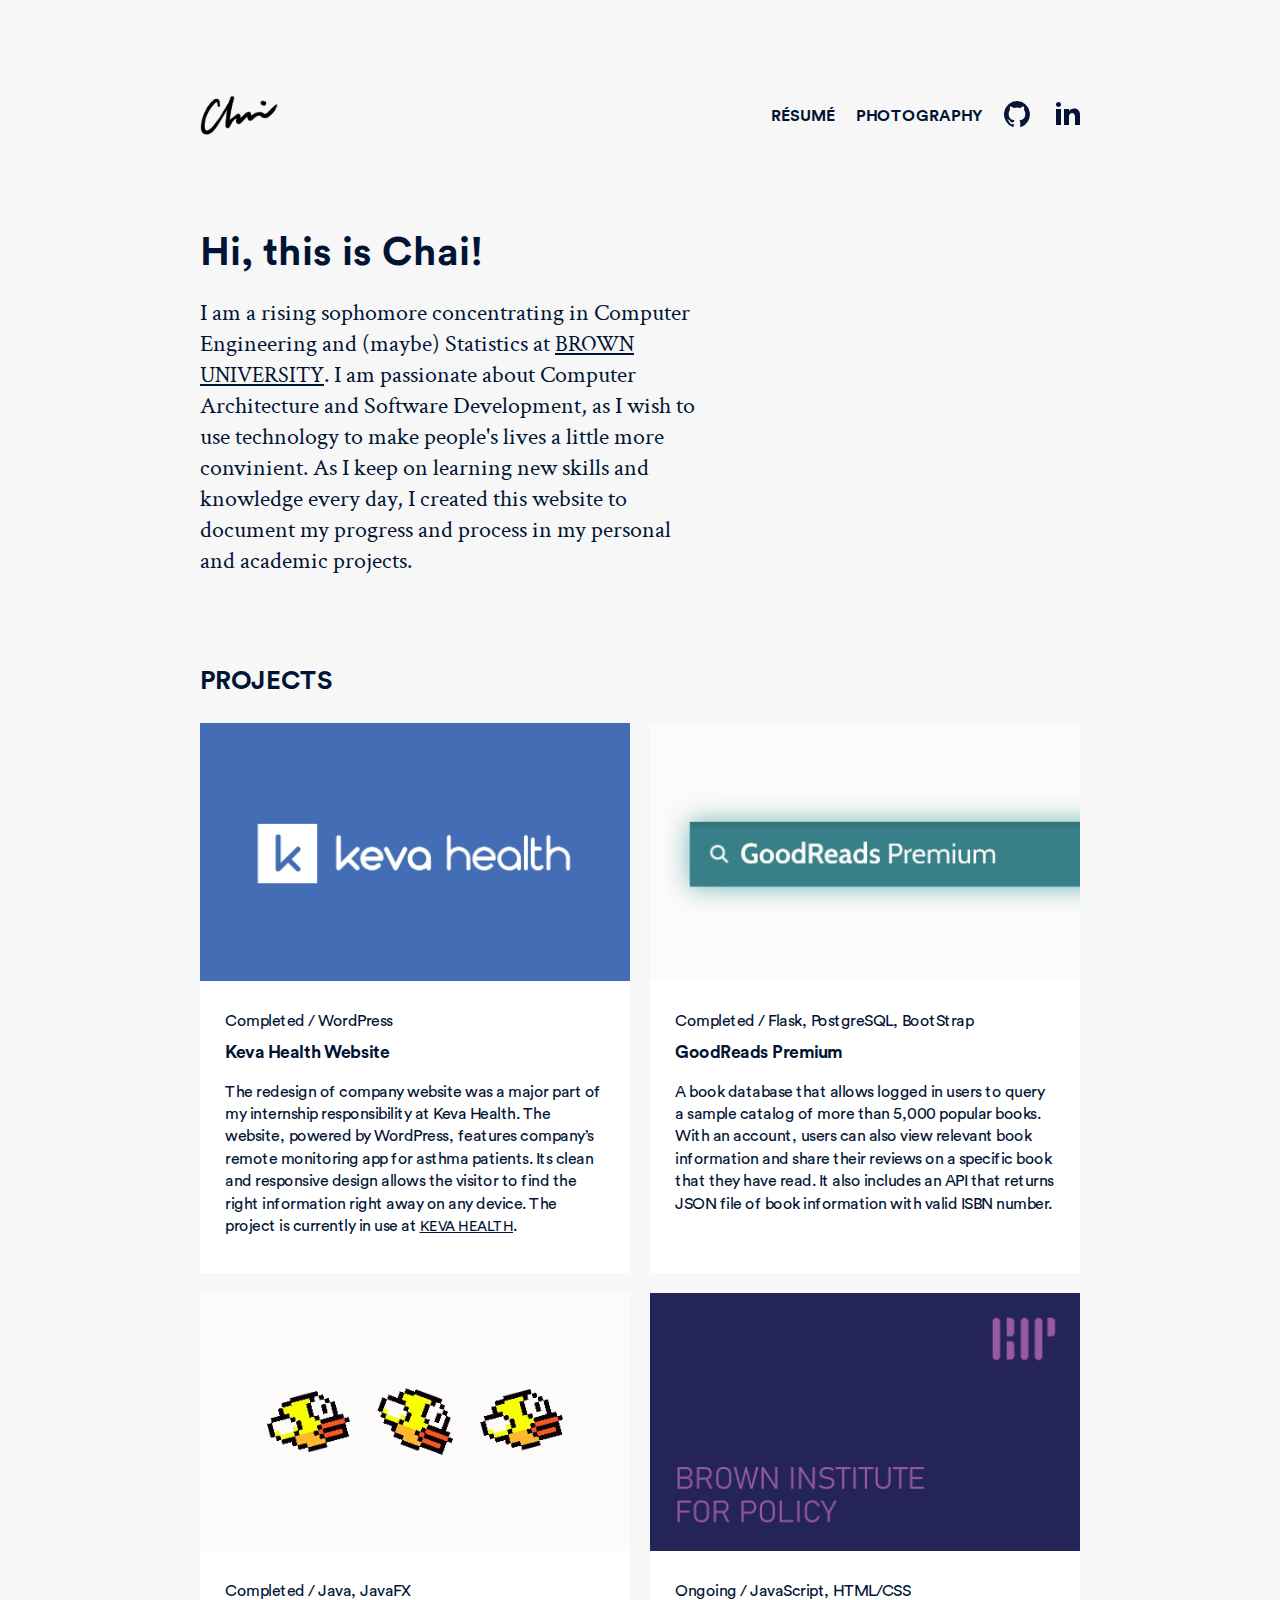
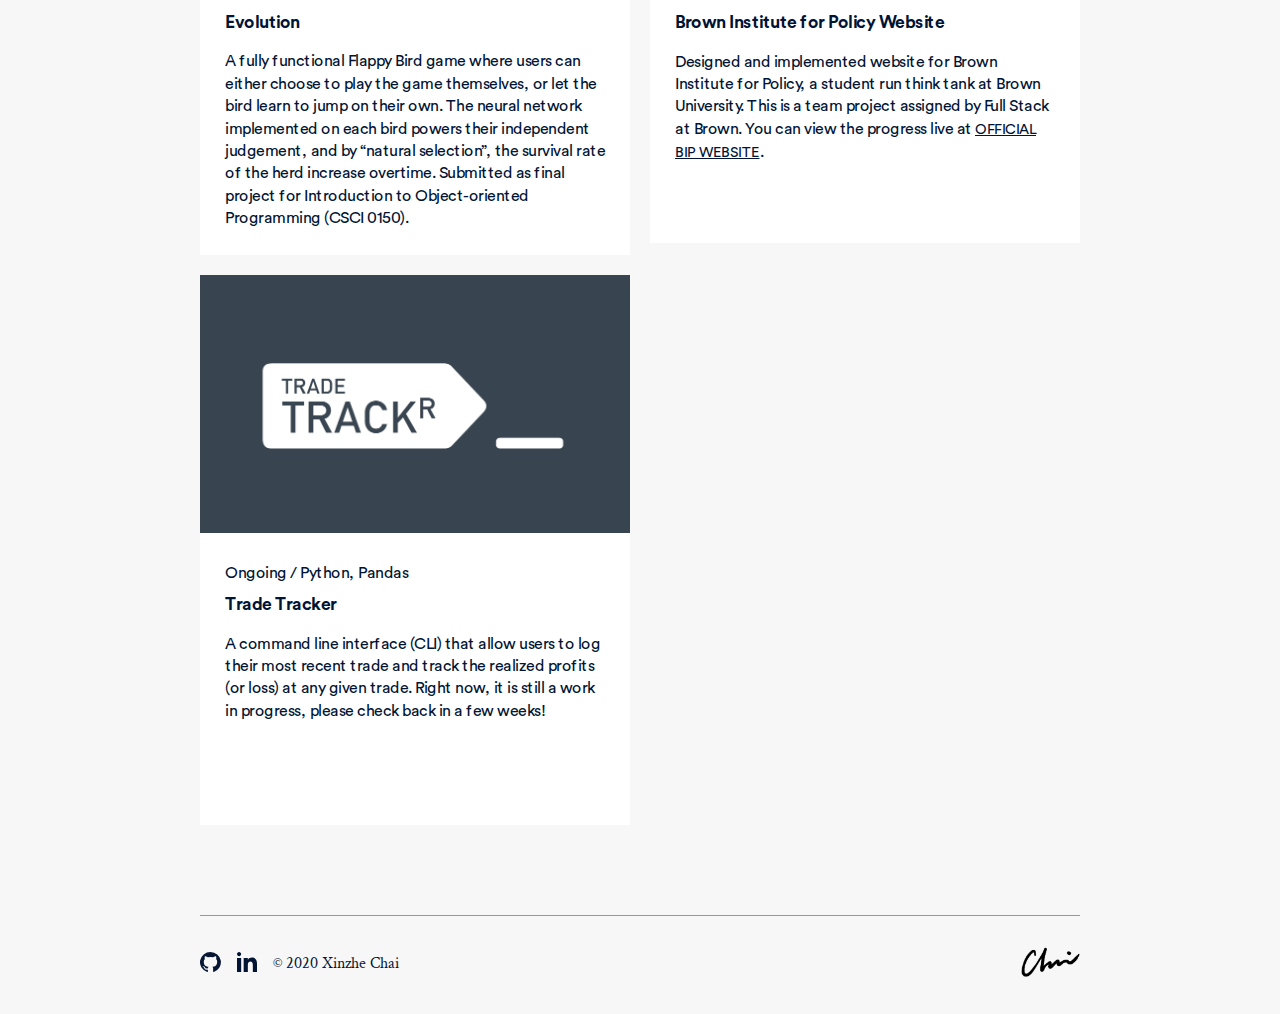
==== commit fae31dba: "add pdf" ====
--- a/index.html
+++ b/index.html
@@ -1,184 +1,184 @@
-<!DOCTYPE html>
-<html lang="en">
-
-	<head>
-		<link
-			href="https://fonts.googleapis.com/css2?family=Crimson+Pro:ital,wght@0,400;0,500;0,550;0,600;0,700;0,800;1,400;1,500;1,600;1,700&family=Inter:wght@300;400;500;531;600;700;800;900&family=Josefin+Sans:ital,wght@0,400;0,500;0,600;0,700;1,400;1,500;1,600;1,700&display=swap"
-			rel="stylesheet">
-		<link
-			href="https://fonts.googleapis.com/css2?family=Crimson+Text:ital,wght@0,400;0,500;0,600;0,700;1,400;1,600;1,700&display=swap"
-			rel="stylesheet">
-		<meta name="description"
-			content="I am a rising sophomore concentrating in Computer Engineering and Statistics at Brown University. I am
-			passionate about Computer Architecture and Software Development, as I wish to use technology to make people's lives a
-			little more convinient.">
-		<link rel="apple-touch-icon" sizes="180x180" href="images/favicon/apple-touch-icon.png">
-		<link rel="icon" type="image/png" sizes="32x32" href="images/favicon/favicon-32x32.png">
-		<link rel="icon" type="image/png" sizes="16x16" href="images/favicon/favicon-16x16.png">
-		<!-- Global site tag (gtag.js) - Google Analytics -->
-		<script async src="https://www.googletagmanager.com/gtag/js?id=UA-170201729-1"></script>
-		<script>
-		window.dataLayer = window.dataLayer || [];
-		function gtag() { dataLayer.push(arguments); }
-		gtag('js', new Date());
-
-		gtag('config', 'UA-170201729-1');
-	</script>
-		<!-- Site Title and CSS -->
-		<title>Xinzhe Chai | Student at Brown University</title>
-		<link rel="stylesheet" href="css/style.css">
-	</head>
-
-	<body>
-		<div class="flexbox-container header">
-			<a href="https://xchai.me/" class="headtitle"> <img id="signature" src="/images/icons/signature.png"
-					alt="signature">
-			</a>
-			<div class="nav-bar">
-				<a href="/documents/xinzhe_chai_resume.pdf" class="navbar-text">RÉSUMÉ</a>
-				<a href="https://photography.xchai.me/" class="navbar-text">PHOTOGRAPHY</a>
-				<div>
-					<a href="https://github.com/chaixinzhe2000" class="navbar-text"> <img src="/images/icons/github.svg"
-							alt="GitHub" id="github-icon"> </a>
-					<a href="https://www.linkedin.com/in/chaixinzhe/" class="navbar-text"> <img
-							src="/images/icons/linkedin.svg" alt="Linkedin" id="linkedin-icon"> </a>
-				</div>
-			</div>
-		</div>
-		<div id="greetings-wrapper">
-			<div id="greetings-heading">
-				Hi, this is Chai!
-			</div>
-			<div id="greetings-text">
-				I am a rising sophomore concentrating in Computer Engineering and (maybe) Statistics at <a
-					href="https://www.brown.edu/"
-					class="link">Brown University</a>. I am passionate about Computer Architecture and Software Development, as I wish
-				to use technology to make people's lives a little more convinient. As I keep on learning new skills and knowledge
-				every day, I created this website to document my progress and process in my personal and academic projects.
-			</div>
-		</div>
-
-		<div class="section-wrapper" style="margin-bottom: 10vh">
-			<p class="h1">PROJECTS</p>
-			<div class="projects-wrapper">
-				<!-- Image Card -->
-				<div class="img-card" onclick="window.location.href='https://www.kevahealth.com';" style="cursor: pointer;">
-					<div class="img-card-img-wrapper">
-						<img class="img-card-img" src="/images/featured-image/keva-featured.jpg">
-					</div>
-					<div class="img-card-text-wrapper">
-						<div class="img-card-item-type">
-							Completed / WordPress
-						</div>
-						<div class="img-card-text-title">
-							Keva Health Website
-						</div>
-						<div class="img-card-text-description">
-							The redesign of company website was a major part of my internship responsibility at
-							Keva Health. The website, powered by WordPress, features company’s remote monitoring app for asthma patients. Its
-							clean and responsive design allows the visitor to find the right information right away on any device.
-							The project is currently in use at <a href="https://www.kevahealth.com" class='link'>Keva Health</a>.
-						</div>
-					</div>
-
-				</div>
-				<!-- Image Card -->
-				<div class="img-card" onclick="location.href='/projects/goodreads.html';" style="cursor: pointer;">
-					<div class="img-card-img-wrapper">
-						<img class="img-card-img" src="/images/featured-image/goodreads-featured.jpg">
-					</div>
-					<div class="img-card-text-wrapper">
-						<div class="img-card-item-type">
-							Completed / Flask, PostgreSQL, BootStrap
-						</div>
-						<div class="img-card-text-title">
-							GoodReads Premium
-						</div>
-						<div class="img-card-text-description">
-							A book database that allows logged in users to query a
-							sample catalog of more than 5,000 popular books. With an account, users can also view relevant book
-							information and share their reviews on a specific book that they have read. It also includes
-							an API that returns JSON file of book information with valid ISBN number.
-						</div>
-					</div>
-
-				</div>
-				<!-- Image Card -->
-				<div class="img-card" onclick="location.href='/projects/evolution.html';" style="cursor: pointer;">
-					<div class="img-card-img-wrapper">
-						<img class="img-card-img" src="/images/featured-image/flappy-bird-featured.jpg">
-					</div>
-					<div class="img-card-text-wrapper">
-						<div class="img-card-item-type">
-							Completed / Java, JavaFX
-						</div>
-						<div class="img-card-text-title">
-							Evolution
-						</div>
-						<div class="img-card-text-description">
-							A fully functional Flappy Bird game where users can either choose to play
-							the game themselves, or let the bird learn to jump on their own. The neural network implemented on each
-							bird powers their independent judgement, and by “natural selection”, the survival rate of the herd
-							increase overtime. Submitted as final project for Introduction to Object-oriented Programming (CSCI
-							0150).
-						</div>
-					</div>
-				</div>
-				<!-- Image Card -->
-				<div class="img-card" onclick="window.location.href='https://www.brownpolicy.org';"
-				style="cursor: pointer;">
-					<div class="img-card-img-wrapper">
-						<img class="img-card-img" src="/images/featured-image/bip-featured.jpg">
-					</div>
-					<div class="img-card-text-wrapper">
-						<div class="img-card-item-type">
-							Ongoing / JavaScript, HTML/CSS
-						</div>
-						<div class="img-card-text-title">
-							Brown Institute for Policy Website
-						</div>
-						<div class="img-card-text-description">
-							Designed and implemented website for Brown Institute for Policy, a student run
-							think tank at Brown University. This is a team project assigned by Full Stack at Brown. You can view the progress
-							live at <a href="https://www.brownpolicy.org" class='link'>Official BIP Website</a>.
-						</div>
-					</div>
-				</div>
-				<!-- Image Card -->
-				<div class="img-card" onclick="window.location.href='https://github.com/chaixinzhe2000/trade-tracker';"
-					style="cursor: pointer;">
-					<div class="img-card-img-wrapper">
-						<img class="img-card-img" src="/images/featured-image/trackr-featured.jpg">
-					</div>
-					<div class="img-card-text-wrapper">
-						<div class="img-card-item-type">
-							Ongoing / Python, Pandas
-						</div>
-						<div class="img-card-text-title">
-							Trade Tracker
-						</div>
-						<div class="img-card-text-description">
-							A command line interface (CLI) that allow users to log their most recent trade and
-							track the realized profits (or loss) at any given trade. Right now, it is still a work in progress, please check
-							back in a few weeks!
-						</div>
-					</div>
-				</div>
-			</div>
-		</div>
-
-		<hr class="f">
-
-		<div class="footer-flex">
-			<div class="footer-nav">
-				<a href="https://github.com/chaixinzhe2000" class="footer-logo"> <img src="./images/icons/github.svg"
-						alt="GitHub" id="github-icon-footer"> </a>
-				<a href="https://www.linkedin.com/in/chaixinzhe/" class="footer-logo" style="margin-top: 5px;"> <img
-						src="./images/icons/linkedin.svg" alt="Linkedin" id="linkedin-icon-footer"> </a>
-				<a class="footer-logo" id="footer-text">© 2020 Xinzhe Chai</a>
-			</div>
-			<a href="https://xchai.me/" class="headtitle"> <img id="signature-footer" src="./images/icons/signature.png"
-					alt="signature"> </a>
-		</div>
-	</body>
+<!DOCTYPE html>
+<html lang="en">
+
+	<head>
+		<link
+			href="https://fonts.googleapis.com/css2?family=Crimson+Pro:ital,wght@0,400;0,500;0,550;0,600;0,700;0,800;1,400;1,500;1,600;1,700&family=Inter:wght@300;400;500;531;600;700;800;900&family=Josefin+Sans:ital,wght@0,400;0,500;0,600;0,700;1,400;1,500;1,600;1,700&display=swap"
+			rel="stylesheet">
+		<link
+			href="https://fonts.googleapis.com/css2?family=Crimson+Text:ital,wght@0,400;0,500;0,600;0,700;1,400;1,600;1,700&display=swap"
+			rel="stylesheet">
+		<meta name="description"
+			content="I am a rising sophomore concentrating in Computer Engineering and Statistics at Brown University. I am
+			passionate about Computer Architecture and Software Development, as I wish to use technology to make people's lives a
+			little more convinient.">
+		<link rel="apple-touch-icon" sizes="180x180" href="images/favicon/apple-touch-icon.png">
+		<link rel="icon" type="image/png" sizes="32x32" href="images/favicon/favicon-32x32.png">
+		<link rel="icon" type="image/png" sizes="16x16" href="images/favicon/favicon-16x16.png">
+		<!-- Global site tag (gtag.js) - Google Analytics -->
+		<script async src="https://www.googletagmanager.com/gtag/js?id=UA-170201729-1"></script>
+		<script>
+		window.dataLayer = window.dataLayer || [];
+		function gtag() { dataLayer.push(arguments); }
+		gtag('js', new Date());
+
+		gtag('config', 'UA-170201729-1');
+	</script>
+		<!-- Site Title and CSS -->
+		<title>Xinzhe Chai | Student at Brown University</title>
+		<link rel="stylesheet" href="css/style.css">
+	</head>
+
+	<body>
+		<div class="flexbox-container header">
+			<a href="https://xchai.me/" class="headtitle"> <img id="signature" src="/images/icons/signature.png"
+					alt="signature">
+			</a>
+			<div class="nav-bar">
+				<a href="/documents/xinzhe_chai_resume.pdf" class="navbar-text">RÉSUMÉ</a>
+				<a href="https://photography.xchai.me/" class="navbar-text">PHOTOGRAPHY</a>
+				<div>
+					<a href="https://github.com/chaixinzhe2000" class="navbar-text"> <img src="/images/icons/github.svg"
+							alt="GitHub" id="github-icon"> </a>
+					<a href="https://www.linkedin.com/in/chaixinzhe/" class="navbar-text"> <img
+							src="/images/icons/linkedin.svg" alt="Linkedin" id="linkedin-icon"> </a>
+				</div>
+			</div>
+		</div>
+		<div id="greetings-wrapper">
+			<div id="greetings-heading">
+				Hi, this is Chai!
+			</div>
+			<div id="greetings-text">
+				I am a rising sophomore concentrating in Computer Engineering and (maybe) Statistics at <a
+					href="https://www.brown.edu/"
+					class="link">Brown University</a>. I am passionate about Computer Architecture and Software Development, as I wish
+				to use technology to make people's lives a little more convinient. As I keep on learning new skills and knowledge
+				every day, I created this website to document my progress and process in my personal and academic projects.
+			</div>
+		</div>
+
+		<div class="section-wrapper" style="margin-bottom: 10vh">
+			<p class="h1">PROJECTS</p>
+			<div class="projects-wrapper">
+				<!-- Image Card -->
+				<div class="img-card" onclick="window.location.href='https://www.kevahealth.com';" style="cursor: pointer;">
+					<div class="img-card-img-wrapper">
+						<img class="img-card-img" src="/images/featured-image/keva-featured.jpg">
+					</div>
+					<div class="img-card-text-wrapper">
+						<div class="img-card-item-type">
+							Completed / WordPress
+						</div>
+						<div class="img-card-text-title">
+							Keva Health Website
+						</div>
+						<div class="img-card-text-description">
+							The redesign of company website was a major part of my internship responsibility at
+							Keva Health. The website, powered by WordPress, features company’s remote monitoring app for asthma patients. Its
+							clean and responsive design allows the visitor to find the right information right away on any device.
+							The project is currently in use at <a href="https://www.kevahealth.com" class='link'>Keva Health</a>.
+						</div>
+					</div>
+
+				</div>
+				<!-- Image Card -->
+				<div class="img-card" onclick="location.href='/projects/goodreads.html';" style="cursor: pointer;">
+					<div class="img-card-img-wrapper">
+						<img class="img-card-img" src="/images/featured-image/goodreads-featured.jpg">
+					</div>
+					<div class="img-card-text-wrapper">
+						<div class="img-card-item-type">
+							Completed / Flask, PostgreSQL, BootStrap
+						</div>
+						<div class="img-card-text-title">
+							GoodReads Premium
+						</div>
+						<div class="img-card-text-description">
+							A book database that allows logged in users to query a
+							sample catalog of more than 5,000 popular books. With an account, users can also view relevant book
+							information and share their reviews on a specific book that they have read. It also includes
+							an API that returns JSON file of book information with valid ISBN number.
+						</div>
+					</div>
+
+				</div>
+				<!-- Image Card -->
+				<div class="img-card" onclick="location.href='/projects/evolution.html';" style="cursor: pointer;">
+					<div class="img-card-img-wrapper">
+						<img class="img-card-img" src="/images/featured-image/flappy-bird-featured.jpg">
+					</div>
+					<div class="img-card-text-wrapper">
+						<div class="img-card-item-type">
+							Completed / Java, JavaFX
+						</div>
+						<div class="img-card-text-title">
+							Evolution
+						</div>
+						<div class="img-card-text-description">
+							A fully functional Flappy Bird game where users can either choose to play
+							the game themselves, or let the bird learn to jump on their own. The neural network implemented on each
+							bird powers their independent judgement, and by “natural selection”, the survival rate of the herd
+							increase overtime. Submitted as final project for Introduction to Object-oriented Programming (CSCI
+							0150).
+						</div>
+					</div>
+				</div>
+				<!-- Image Card -->
+				<div class="img-card" onclick="window.location.href='https://www.brownpolicy.org';"
+				style="cursor: pointer;">
+					<div class="img-card-img-wrapper">
+						<img class="img-card-img" src="/images/featured-image/bip-featured.jpg">
+					</div>
+					<div class="img-card-text-wrapper">
+						<div class="img-card-item-type">
+							Ongoing / JavaScript, HTML/CSS
+						</div>
+						<div class="img-card-text-title">
+							Brown Institute for Policy Website
+						</div>
+						<div class="img-card-text-description">
+							Designed and implemented website for Brown Institute for Policy, a student run
+							think tank at Brown University. This is a team project assigned by Full Stack at Brown. You can view the progress
+							live at <a href="https://www.brownpolicy.org" class='link'>Official BIP Website</a>.
+						</div>
+					</div>
+				</div>
+				<!-- Image Card -->
+				<div class="img-card" onclick="window.location.href='https://github.com/chaixinzhe2000/trade-tracker';"
+					style="cursor: pointer;">
+					<div class="img-card-img-wrapper">
+						<img class="img-card-img" src="/images/featured-image/trackr-featured.jpg">
+					</div>
+					<div class="img-card-text-wrapper">
+						<div class="img-card-item-type">
+							Ongoing / Python, Pandas
+						</div>
+						<div class="img-card-text-title">
+							Trade Tracker
+						</div>
+						<div class="img-card-text-description">
+							A command line interface (CLI) that allow users to log their most recent trade and
+							track the realized profits (or loss) at any given trade. Right now, it is still a work in progress, please check
+							back in a few weeks!
+						</div>
+					</div>
+				</div>
+			</div>
+		</div>
+
+		<hr class="f">
+
+		<div class="footer-flex">
+			<div class="footer-nav">
+				<a href="https://github.com/chaixinzhe2000" class="footer-logo"> <img src="./images/icons/github.svg"
+						alt="GitHub" id="github-icon-footer"> </a>
+				<a href="https://www.linkedin.com/in/chaixinzhe/" class="footer-logo" style="margin-top: 5px;"> <img
+						src="./images/icons/linkedin.svg" alt="Linkedin" id="linkedin-icon-footer"> </a>
+				<a class="footer-logo" id="footer-text">© 2020 Xinzhe Chai</a>
+			</div>
+			<a href="https://xchai.me/" class="headtitle"> <img id="signature-footer" src="./images/icons/signature.png"
+					alt="signature"> </a>
+		</div>
+	</body>
 </html>--- a/css/style.css
+++ b/css/style.css
@@ -1,12 +1,51 @@
 @import url("https://fonts.googleapis.com/css2?family=Crimson+Text:ital,wght@0,400;0,600;0,700;1,400;1,600;1,700&display=swap");
-@import url(//db.onlinewebfonts.com/c/06d1b1518a180e5a9cca2c23401ec40a?family=Circular+Std+Bold);
-@import url(//db.onlinewebfonts.com/c/2d98f490df6dc039774b101701ce3aba?family=Circular+Std+Book);
-@import url(//db.onlinewebfonts.com/c/2b344f641cb4ebd77656f35154457c2d?family=Circular+Std+Black);
-@import url(//db.onlinewebfonts.com/c/280483fe8ab9beaf3337681ec871bff0?family=Circular+Std+Medium);
-@import url(//db.onlinewebfonts.com/c/00e35865e84eebb1b97e22ebffa948df?family=Circular+Std+Bold+Italic);
-@import url(//db.onlinewebfonts.com/c/33c0ccc21387ad531817bd465d94e67d?family=Circular+Std+Book+Italic);
-@import url(//db.onlinewebfonts.com/c/6c1578f983524180fa64138ee780cadf?family=Circular+Std+Black+Italic);
-@import url(//db.onlinewebfonts.com/c/186d64bc83bd1dc3aa4a4a4db40da5bc?family=Circular+Std+Medium+Italic);
+@font-face {
+  font-family: "Circular Std Book";
+  src: url("/../fonts/circular_book/circular_book.woff2") format("woff2"), url("/../fonts/circular_book/circular_book.woff") format("woff"), url("/../fonts/circular_book/circular_book.otf") format("opentype"), url("/../fonts/circular_book/circular_book.ttf") format("truetype");
+}
+@font-face {
+  font-family: "Circular Std Book Italic";
+  src: url("/../fonts/circular_book_italic/circular_book_italic.woff2") format("woff2"), url("/../fonts/circular_book_italic/circular_book_italic.woff") format("woff"), url("/../fonts/circular_book_italic/circular_book_italic.otf") format("opentype"), url("/../fonts/circular_book_italic/circular_book_italic.ttf") format("truetype");
+}
+@font-face {
+  font-family: "Circular Std Medium";
+  src: url("/../fonts/circular_medium/circular_medium.woff2") format("woff2"), url("/../fonts/circular_medium/circular_medium.woff") format("woff"), url("/../fonts/circular_medium/circular_medium.otf") format("opentype"), url("/../fonts/circular_medium/circular_medium.ttf") format("truetype");
+}
+@font-face {
+  font-family: "Circular Std Medium Italic";
+  src: url("/../fonts/circular_medium_italic/circular_medium_italic.woff2") format("woff2"), url("/../fonts/circular_medium_italic/circular_medium_italic.woff") format("woff"), url("/../fonts/circular_medium_italic/circular_medium_italic.otf") format("opentype"), url("/../fonts/circular_medium_italic/circular_medium_italic.ttf") format("truetype");
+}
+@font-face {
+  font-family: "Circular Std Black";
+  src: url("/../fonts/circular_black/circular_black.woff2") format("woff2"), url("/../fonts/circular_black/circular_black.woff") format("woff"), url("/../fonts/circular_black/circular_black.otf") format("opentype"), url("/../fonts/circular_black/circular_black.ttf") format("truetype");
+}
+@font-face {
+  font-family: "Circular Std Black Italic";
+  src: url("/../fonts/circular_black_italic/circular_black_italic.woff2") format("woff2"), url("/../fonts/circular_black_italic/circular_black_italic.woff") format("woff"), url("/../fonts/circular_black_italic/circular_black_italic.otf") format("opentype"), url("/../fonts/circular_black_italic/circular_black_italic.ttf") format("truetype");
+}
+@font-face {
+  font-family: "Circular Std Bold";
+  src: url("/../fonts/circular_bold/circular_bold.woff2") format("woff2"), url("/../fonts/circular_bold/circular_bold.woff") format("woff"), url("/../fonts/circular_bold/circular_bold.otf") format("opentype"), url("/../fonts/circular_bold/circular_bold.ttf") format("truetype");
+}
+@font-face {
+  font-family: "Circular Std Black Italic";
+  src: url("/../fonts/circular_bold_italic/circular_bold_italic.woff2") format("woff2"), url("/../fonts/circular_bold_italic/circular_bold_italic.woff") format("woff"), url("/../fonts/circular_bold_italic/circular_bold_italic.otf") format("opentype"), url("/../fonts/circular_bold_italic/circular_bold_italic.ttf") format("truetype");
+}
+@font-face {
+  font-family: "Platform Regular";
+  src: url("/../fonts/platform_regular/platform_regular.eot");
+  src: url("/../fonts/platform_regular/platform_regular.eot?#iefix") format("embedded-opentype"), url("/../fonts/platform_regular/platform_regular.woff2") format("woff2"), url("/../fonts/platform_regular/platform_regular.woff") format("woff"), url("/../fonts/platform_regular/platform_regular.ttf") format("truetype");
+}
+@font-face {
+  font-family: "Platform Medium";
+  src: url("/../fonts/platform_medium/platform_medium.eot");
+  src: url("/../fonts/platform_medium/platform_medium.eot?#iefix") format("embedded-opentype"), url("/../fonts/platform_medium/platform_medium.woff2") format("woff2"), url("/../fonts/platform_medium/platform_medium.woff") format("woff"), url("/../fonts/platform_medium/platform_medium.ttf") format("truetype");
+}
+@font-face {
+  font-family: "Platform Bold";
+  src: url("/../fonts/platform_bold/platform_bold.eot");
+  src: url("/../fonts/platform_bold/platform_bold.eot?#iefix") format("embedded-opentype"), url("/../fonts/platform_bold/platform_bold.woff2") format("woff2"), url("/../fonts/platform_bold/platform_bold.woff") format("woff"), url("/../fonts/platform_bold/platform_bold.ttf") format("truetype");
+}
 .img-card {
   height: 450px;
   background-color: white;
@@ -89,7 +128,7 @@
 
 #greetings-wrapper {
   margin-top: 10vh;
-  width: 55%;
+  width: 40%;
   color: #011434;
 }
 
@@ -249,6 +288,7 @@
   overflow: hidden;
   position: relative;
   height: max-content;
+  min-height: 550px;
 }
 
 .img-card-text-wrapper {
